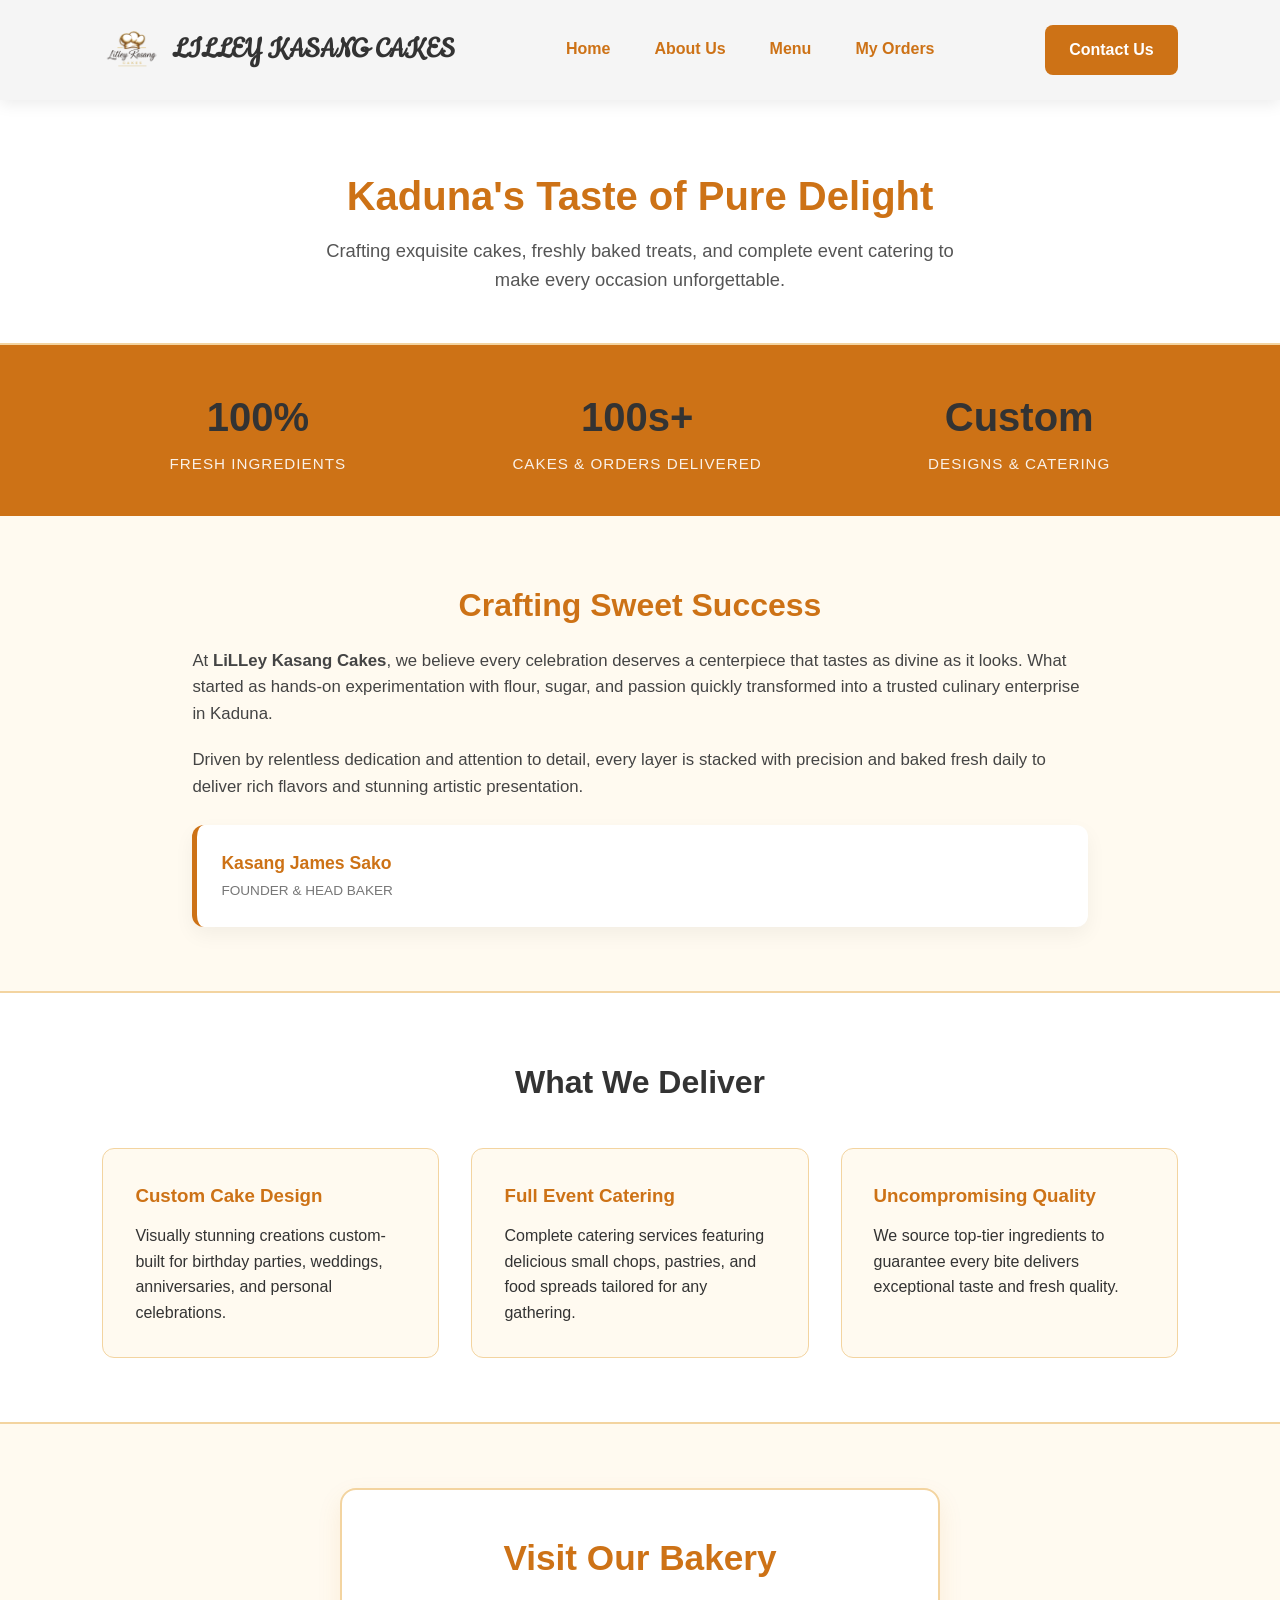
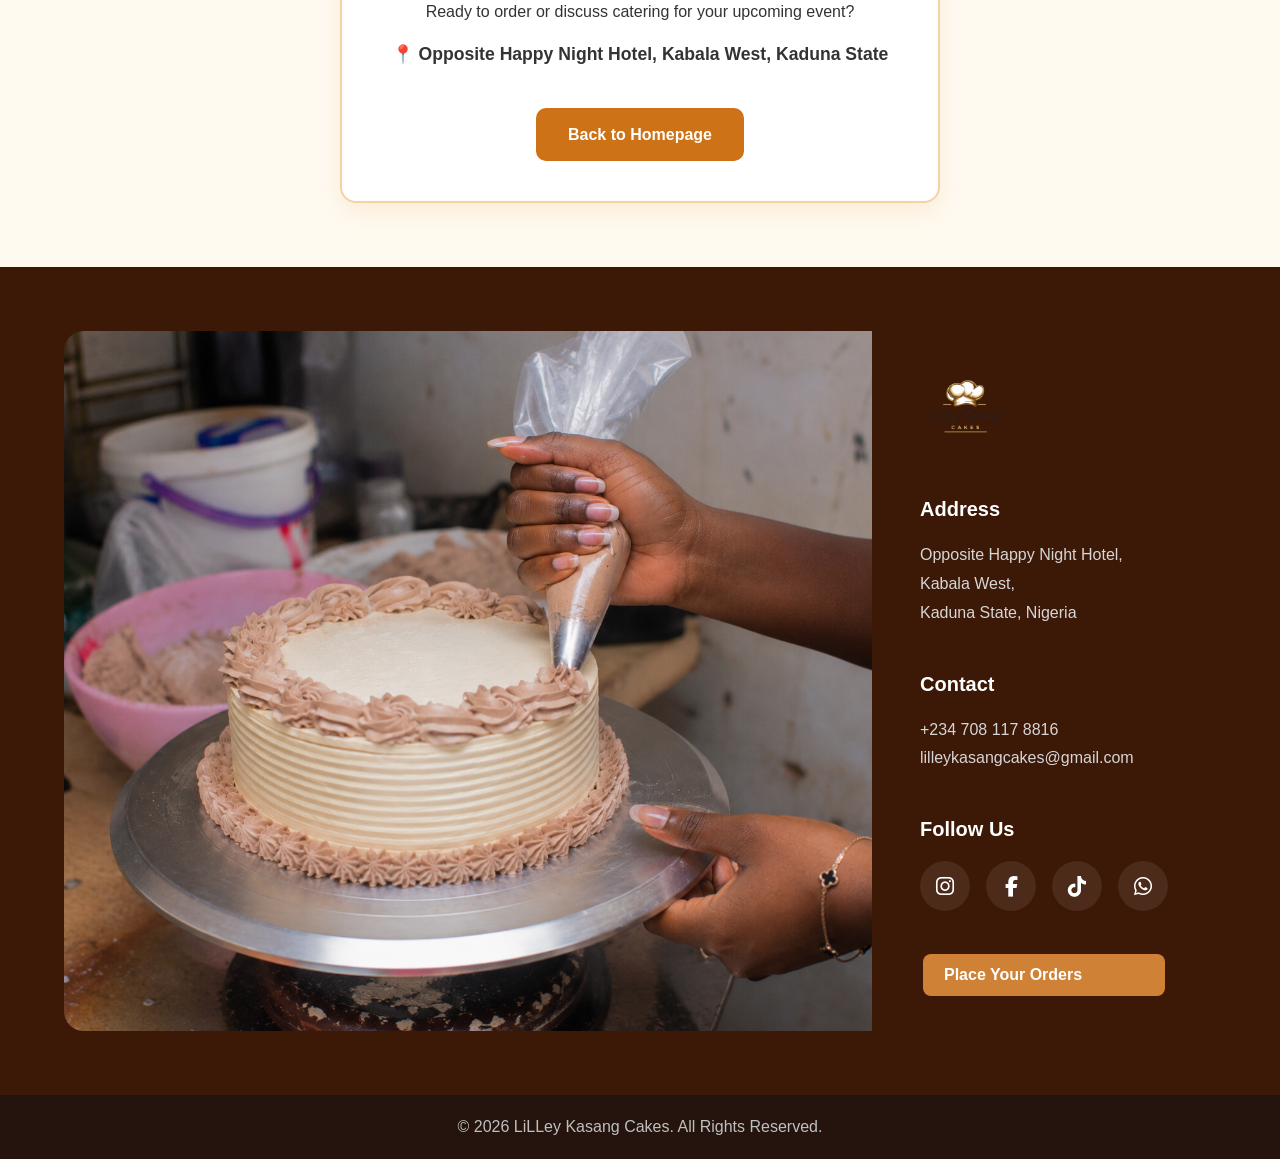
==== about.html @ f6c57e5c "upated menu.html" ====
<!DOCTYPE html>
<html lang="en">

<head>
    <link rel="preconnect" href="https://fonts.googleapis.com">
    <link rel="preconnect" href="https://fonts.gstatic.com" crossorigin>
    <link href="https://fonts.googleapis.com/css2?family=Cookie&display=swap" rel="stylesheet">
    <link rel="stylesheet" href="https://cdnjs.cloudflare.com/ajax/libs/font-awesome/6.7.2/css/all.min.css">
    <link rel="stylesheet" href="./style.css">
    <meta charset="UTF-8" />
    <meta name="viewport" content="width=device-width, initial-scale=1.0" />
    <title>LiLLey Kasang Cakes</title>
</head>

<body>
    <header>
        <nav class="navBar">
            <div class="heading">
                <img class="logo" src="/logo and images/lilley-kasang logo transparent.png"
                    alt="Lilley Kasang Cakes Logo" id="logo">

                <h1>LILLEY KASANG CAKES</h1>
            </div>
            <ul class="navList">
                <li><a href="/index.html" class="nav">Home</a></li>
                <li><a href="/about.html" class="nav">About Us</a></li>
                <li><a href="/menu.html" class="nav">Menu</a></li>
                <li><a href="/notReady.html" class="nav">My Orders</a></li>
            </ul>
            <a href="https://wa.me/2347081178816?text=Hello!%20I%20would%20like%20to%20order%20a%20cake."
                target="_blank" rel="noopener noreferrer" class="headerCta">Contact Us</a>
            <button class="hamBurgerMenu" aria-label="Open Menu">
                ☰
            </button>
        </nav>
    </header>
    <main>
    <!-- HERO -->
    <section class="hero">
        <h1>Kaduna's Taste of Pure Delight</h1>
        <p>Crafting exquisite cakes, freshly baked treats, and complete event catering to make every occasion
            unforgettable.</p>
    </section>

    <!-- STATS COUNTER -->
    <div class="stats-bar">
        <div class="stats-grid">
            <div class="stat-item">
                <h2>100%</h2>
                <p>Fresh Ingredients</p>
            </div>
            <div class="stat-item">
                <h2>100s+</h2>
                <p>Cakes & Orders Delivered</p>
            </div>
            <div class="stat-item">
                <h2>Custom</h2>
                <p>Designs & Catering</p>
            </div>
        </div>
    </div>

    <!-- OUR STORY -->
    <section class="story-section">
        <div class="story-container">
            <div class="story-content">
                <h2>Crafting Sweet Success</h2>
                <p>At <strong>LiLLey Kasang Cakes</strong>, we believe every celebration deserves a centerpiece that
                    tastes as divine as it looks. What started as hands-on experimentation with flour, sugar, and
                    passion quickly transformed into a trusted culinary enterprise in Kaduna.</p>
                <p>Driven by relentless dedication and attention to detail, every layer is stacked with precision and
                    baked fresh daily to deliver rich flavors and stunning artistic presentation.</p>

                <div class="founder-badge">
                    <h4>Kasang James Sako</h4>
                    <span>Founder & Head Baker</span>
                </div>
            </div>
        </div>
    </section>

    <!-- CORE OFFERS -->
    <section class="features-section">
        <h2>What We Deliver</h2>
        <div class="features-grid">
            <div class="feature-card">
                <h3>Custom Cake Design</h3>
                <p>Visually stunning creations custom-built for birthday parties, weddings, anniversaries, and personal
                    celebrations.</p>
            </div>
            <div class="feature-card">
                <h3>Full Event Catering</h3>
                <p>Complete catering services featuring delicious small chops, pastries, and food spreads tailored for
                    any gathering.</p>
            </div>
            <div class="feature-card">
                <h3>Uncompromising Quality</h3>
                <p>We source top-tier ingredients to guarantee every bite delivers exceptional taste and fresh quality.
                </p>
            </div>
        </div>
    </section>

    <!-- LOCATION -->
    <section class="location-section">
        <div class="location-box">
            <h2>Visit Our Bakery</h2>
            <p>Ready to order or discuss catering for your upcoming event?</p>
            <p class="address-text">📍 Opposite Happy Night Hotel, Kabala West, Kaduna State</p>
            <a href="index.html" class="btn-home">Back to Homepage</a>
        </div>
    </section>
</main>
<footer class="footer">
    <div class="footerImage">
        <img src="/logo and images/footer img.png" alt="A cake on a turntable being decorated">
    </div>
    <div class="footerContent">
        <div class="footerLogo">
            <img src="/logo and images/lilley-kasang logo transparent.png" alt="LiLLey Kasang Cakes Logo">
        </div>
        <div class="address">
            <h3>Address</h3>
            <p>Opposite Happy Night Hotel,<br>Kabala West,<br>Kaduna State, Nigeria</p>
        </div>
        <div class="contact">
            <h3>Contact</h3>
            <p>+234 708 117 8816</p>
            <p>lilleykasangcakes@gmail.com</p>
        </div>
        <div class="socials">
            <h3>Follow Us</h3>
            <div class="socialIcons">
                <a href="#"><i class="fa-brands fa-instagram"></i></a>
                <a href="#"><i class="fa-brands fa-facebook-f"></i></a>
                <a href="#"><i class="fa-brands fa-tiktok"></i></a>
                <a href="https://wa.me/2347081178816" target="_blank">
                    <i class="fa-brands fa-whatsapp"></i>
                </a>
            </div>
        </div>
        <a href="https://wa.me/2347081178816" target="_blank" rel="noopener noreferrer" class="menuBtn">Place Your
            Orders</a>
    </div>
</footer>
<div class="copyright">
    <p>&copy; 2026 LiLLey Kasang Cakes. All Rights Reserved.</p>
</div>
<script src="./script.js"></script>
</body>

</html>
---- style.css ----
*,
*::before,
*::after{
    margin:0;
    padding:0;
    box-sizing:border-box;
}

body{
    font-family:'Segoe UI', Tahoma, Geneva, Verdana, sans-serif;
    background-color:#f5f5f5;
    color:#333;
}


.navBar{
    display:flex;
    justify-content: space-between;
    padding:20px 8%;
    align-items: center;
    position: relative;
    top: 0;
    z-index: 1000;
    background-color: #f5f5f5;
    box-shadow:0 4px 15px rgba(0,0,0,.08);
    
}

.navList{
    display:flex;
    list-style:none;
    gap: 1.25em;
}

.hamBurgerMenu{
    display:none;
    border:none;
    background:none;
    font-size: 2rem;
    color: #cd7216;
}

.heading h1{
  font-family: "Cookie", cursive;
  font-weight: 700;
  font-size: 2rem;
}

.heading{
    display: flex;
    align-items: center;
    gap: 10px;
}



.logo{
    width: 60px;
    height: auto ;
    display: block;
}

a{
    text-decoration:none;
    display: block;
}

h2{
    font-family:'Franklin Gothic Medium', 'Arial Narrow', Arial, sans-serif;
    font-size:2.2rem;
    color:#333333;
    text-align:center;
    margin-bottom:1rem;
}

.nav{
    display:block;
    padding:0.5rem 0.75rem;
    color: #cd7216;
    font-weight:600;
    border-bottom: 2px solid transparent;
    transition: color 0.7s ease,
                border-color 0.5s ease;
}
 .nav:hover{
    color: #de2f2f;
    border-bottom: 2px solid #de2f2f;
}


.nav:active{
    color: #de2f2f;
    border-bottom: 2px solid #de2f2f;
}

.headerCta{
    display:inline-block;
    padding:0.75rem 1.5rem;
    background-color:#cd7216;
    color:#fff;
    border-radius:8px;
    font-weight:600;
    cursor:pointer;
    transition:background-color .3s ease;
}

.headerCta:hover{
    background-color: #723903;
    cursor:pointer;
    transition:all .3s ease;
}

#callToAction{
    display: inline-block;
    align-self: flex-end;
    padding:.7rem 1.6rem;
    color: #fff;
    font-weight: bold;
    font-size:1.3rem ;
    border-left:15px solid #fff;
    border-bottom:5px solid #fff;
    border-radius: 9px;
    background-color: transparent;
    transition: all 0.3s ease;
}

#callToAction:hover{
    color: #d49114;
    border-left:15px solid #d39d38;
    border-bottom:5px solid #a5700e;
}


#introText{
    font-size: 4em;
    font-weight: bold;
    margin-bottom: 1rem;
    line-height: 1.2;
    letter-spacing: 3px;
}

.heroText{
    color: #fff;
    font-size: 1.5rem;
    margin-bottom: 1.5rem;
    line-height: 1.7;
    max-width: 350px;
}

.introPage span{
    color: #e3882e;
    font-weight: bold;
}

.introPage{
    display: flex;
    flex-direction: column;
    margin: 10px;
    background-image: linear-gradient(rgba(0, 0, 0, 0.6), rgba(122, 63, 5, 0.4)), 
                    url('/logo and images/hero image.png');
    background-size: cover;
    background-repeat: no-repeat;
    background-position: center;
    min-height: 80vh;
    color: #f5f5f5;
    border-radius: 20px;
    padding: 4rem;
    box-sizing: border-box;
    align-items: flex-start;
    justify-content: center;
}


.whyChooseUs{
    padding:2rem;
    display: flex;
    flex-wrap: wrap;
    justify-content: center;
    gap: 2rem;
    max-width: 1200px;
    margin: 0 auto;
}

.chooseUsCard{
    display:flex;
    flex-direction:column;
    align-items:center;
    flex:1 1 300px;
    min-height:300px;
    border-radius:15px;
    background:#ffffff;
    box-shadow:0 12px 20px rgba(0,0,0,.12);
    text-align:center;
    padding:2rem;
    transition: transform 0.3s ease, box-shadow 0.3s ease;
}

.chooseUsCard:hover{
    transform: translateY(-8px);
    box-shadow: 0 15px 35px rgba(201, 108, 14, 0.15);
}

.whyUs{
    background-color: #fffaf0;
    padding: 4rem 8%;
    text-align: center;
}

.whyUs h3{
    margin:1rem 0;
    font-size:3rem;
    margin-bottom:.8rem;
    color: rgb(1, 20, 1);
}

.icon{
    width: 200px;
    height:auto;
    object-fit:contain;
    margin-bottom:1.1rem;
}

.chooseUsCard h3{
    margin:1rem 0;
    font-size:1.5rem;
margin-bottom:.8rem;
}

.chooseUsCard p{
    font-size:1rem;
    line-height:1.7;
    color:#666666;
    max-width: 260px;
}


.menuSection{display: flex;
    flex-direction: column;
    justify-content: center;
    padding: 1.5rem 10%;
    gap: 2rem;
    margin: auto;
    text-align: center;
    align-items: center;
}

.menuSection h2{
    margin:1rem 0;
    font-size:3rem;
    margin-bottom:.8rem;
    color: rgb(1, 20, 1);
}

.menuList{
    display: flex;
    justify-content: space-around;
    align-items: center;
    flex-wrap: wrap;
    padding:5rem 5%;
    width: 100vw;
    height: auto;
    gap: 1.5rem;
    background-color:#fffaf0;
}

.menuCard{
    display:flex;
    flex-direction:column;
    align-items:center;
    height:450px;
    min-height: 300px;
    border-radius:18px;
    background:#ffffff;
    flex:1 1 300px;
    max-width:310px;
    overflow: hidden;
    cursor: pointer;
    box-shadow:0 12px 20px rgba(0,0,0,.12);
    text-align:center;
    flex-grow: 1;
    padding:1.5rem;
    transition: transform 0.4s ease, box-shadow 0.4s ease;
}

.menuCard h3{
    font-size:1.5rem;
    font-weight:700;
    color:#333333;
    margin:1.2rem 0 0.6rem;
}

.menuCard p{
    font-size:0.95rem;
    line-height:1.4;
    color:#666666;
    flex-grow:1;
}

.menuBtn{
    display:inline-block;
    align-items: center;
    padding:.5rem 1.3rem;
    background-color:#cf8235;
    color:#ffffff;
    border-radius:8px;
    font-weight:600;
    margin: .2rem;
    transition:
        background-color .3s ease,
        transform .3s ease;
}

.menuCard:hover{
    transform: translatey(-8px);
    box-shadow: 0 2px 29px rgba(185, 83, 10, 0.15);
}

.menuBtn:hover{
    background-color:#723903;
    transform:translateY(-2px);
}

.menuCard img{
    width: 100%;
    height: 200px;
    object-fit:cover;
    margin-bottom:1.2rem;
    border-radius: 12px;
}

.menuSection p{
    max-width:650px;
    margin:0 auto 3rem;
    text-align:center;
    color:#666666;
    line-height:1.7;
}

.featureList{
    display: flex;
    flex-wrap: wrap;
    justify-content: center;
    align-items: center;
    text-align: center;
    padding: 1.5rem 8%;
    gap: 1.5rem;
}

.featureList h2{
    margin:1rem 0;
    font-size:3rem;
    margin-bottom:.8rem;
    color: rgb(1, 20, 1);
}

.featureProducts{
    display: flex;
    flex-direction: column;
    flex-wrap: wrap;
    justify-content: space-around;
    align-items: center;
    text-align: center;
    padding: 1.5rem 8%;
    gap: 1.5rem;
}

.ftProducts{
    display:flex;
    flex-direction:column;
    align-items:center;
    min-height:300px;
    border-radius:18px;
    background:#ffffff;
    flex:1 1 300px;
    max-width:310px;
    box-shadow:0 17px 20px rgba(0,0,0,.12);
    text-align:center;
    padding: 1.5rem;
    transition: transform 0.3s ease, box-shadow 0.3s ease;
}

.ftProducts img{
    width: 100%;
    height:200px;
    max-width: 200px;
    object-fit:cover;
    margin-bottom:1.5rem;
    border-radius: 12px;
}

.ftProducts:hover{
    transform: translateY(-8px);
    box-shadow:0 0 20px 7px rgba(207, 111, 14, 0.15);
}

.viewMenuBtn{
    display:block;
    width:fit-content;
    margin:4rem auto 0;
    padding:1rem 2rem;
    background-color:#cd7216;
    color:#ffffff;
    border-radius:10px;
    font-weight:600;
    transition:
        background-color .3s ease,
        transform .3s ease;
}

.viewMenuBtn:hover{
    background-color:#723903;
    transform:translateY(-2px);
}

.about{
    display:flex;
    flex-direction: column;
    justify-content: center;
    text-align: center;
    align-items: center;
    margin: 2rem;
}

.about a{
    display:block;
    padding:0.5rem 0.75rem;
    color: #041141;
    font-weight:600;
    border-bottom: 2px solid transparent;
    transition: color 0.7s ease,
                border-color 0.5s ease;

}

.about a:hover{
    border-bottom: 1.5px solid rgb(13, 13, 155);
    color: rgb(13, 13, 155);
}

footer{
    display: flex;
    background-color:#3c1807;
    color:#ffffff;
    padding:4rem;

}

.footerimg{
    flex: 1;
}

.footerContent{
    flex:1;
    padding:2rem 3rem;
     display:flex;
    flex-direction:column;
}

.footerContent h3{
    font-size:1.25rem;
    font-weight:600;
    margin-bottom:1rem;
    color:#ffffff;
}

.footerContent p{
    color:#d6d6d6;
    line-height:1.8;
    font-size:1rem;
}

.footerLogo img{
    width:90px;
    height:auto;
    display:block;
    margin-bottom:2.5rem;
}

.address,
.contact,
.socials{
    margin-bottom:2.5rem;
}

.footerImage img{
    width:100%;
    height:100%;
    object-fit:cover;
    display:block;
    border-radius:20px 0 0 20px;
}

.footerBtn{
    margin-top:1rem;
}

.socialIcons{
    display:flex;
    gap:1rem;
}

.socialIcons a{
    width:50px;
    height:50px;
    display:flex;
    justify-content:center;
    align-items:center;
    background-color:#ffffff15;
    border-radius:50%;
    color:#ffffff;
    font-size:1.3rem;
    transition:
        background-color .8s ease,
        transform .8s ease,
        color .8s ease;
}
.socialIcons a:hover{
    color:#cd7216;
    transform:translateY(-3px);
}

.copyright{
    background-color:#24140d;
    color:#bfbfbf;
    text-align:center;
    padding:1.2rem;
}

@media (max-width:900px){

    .footer{
        flex-direction:column;
    }

    .footerImage,
    .footerContent{
        width:100%;
    }

    .footerImage img{
        border-radius:20px 20px 0 0;
    }

    .footerContent{
        text-align:center;
        align-items:center;
    }

    .socialIcons{
        justify-content:center;
    }

}

@media (max-width:768px){
    .hamBurgerMenu{display: block;
    }

    .headerCta{
        display:none;
    }

   .navList{
    display: flex;
    flex-direction: column;
    position: absolute;
    font-size: 1em;
    top: 100%;
    right: 4%;
    width: 40%;
    background: #f5f5f5;
    padding: 1rem 0;
    box-shadow: 0 10px 25px rgba(0,0,0,.12);
    opacity: 0;
    visibility: hidden;
    transform: translateY(-70px);
    transition: opacity .7s ease,
                transform .7s ease,
                visibility .7s ease;
}

    .navBar{position: relative;
    }

    .navList.menuOpen{
    visibility: visible;
    opacity: 1;
    transform: translateY(0);
}

.navList.menuOpen .nav{
    display:block;
    width:100%;
    padding:1rem 1.5rem;
    border-bottom:none;
    transition: background-color .7s ease;
}

.navList.menuOpen .nav:hover{
    background:#969090;
}
}

/* menu section */

.menuHero{
    text-align: center;
    padding: 4rem 1rem 2rem;
}

.menuHero h1{
    font-size: 3rem;
    margin-bottom: 1rem;
}

.menuHero p{
    max-width: 600px;
    margin: 0 auto;
}

.menuSearch{
    display: flex;
    justify-content: center;
    padding: 1rem;
}

#searchBox{
    width: 100%;
    max-width: 600px;
    padding: 1rem;
    border: 1px solid #ccc;
    border-radius: 10px;
    font-size: 1rem;
}

.categories{
    display: flex;
    justify-content: center;
    gap: .7rem;
    flex-wrap: wrap;
    padding: 1rem;
}

.category{
    border: none;
    background: #f5f5f5;
    padding: .7rem 1.2rem;
    border-radius: 20px;
    cursor: pointer;
    font-size: 1rem;
}

.activeCategory{
    background: #cd7216;
    color: white;
}

.products{
    display: grid;
    grid-template-columns: repeat(3, 1fr);
    gap: 1.5rem;
    padding: 2rem;
    max-width: 1200px;
    margin: 0 auto;
}

.productCard{
    background: white;
    border-radius: 12px;
    overflow: hidden;
    box-shadow: 0 5px 20px rgba(0,0,0,.08);
    transition: transform .5s ease,
                box-shadow .5s ease;

}

.productCard:hover{
    transform: translateY(-4px);
    box-shadow: 0 8px 25px rgba(0,0,0,.12);
}

.productCard.hidden{
    display: none;
}

.addToCart{
    transition: transform .2s ease,
                background-color .2s ease;
}

.addToCart:hover{
    transform: scale(.98);
    background-color: #de2f2f;
}

.productCard img{
    width: 100%;
    height: 220px;
    max-height: 220px;
    object-fit: cover;
    display: block; transition: transform .5s ease;
}

.productCard:hover img{
    transform: scale(1.03);
}

.productInfo{
    padding: 1.2rem;
}

.productInfo h3{
    margin: 0 0 .5rem;
    font-size: 1.2rem;
}

.productInfo p{
    margin: 0;
    line-height: 1.5;
    font-size: .95rem;
}

.productPrice{
    display: block;
    font-weight: bold;
    margin: 1rem 0;
    font-size: 1.1rem;
}

.addToCart{
    width: 100%;
    padding: .8rem;
    border: none;
    border-radius: 6px;
    background: #cd7216;
    color: white;
    cursor: pointer;
}

@media (max-width: 900px){
    .products{
        grid-template-columns: repeat(2, 1fr);
    }
}

@media (max-width: 600px){
    .products{
        grid-template-columns: 1fr;
    }
}


/* About section */
 /* --- RESET & BASE STYLES --- */
        * {
            margin: 0;
            padding: 0;
            box-sizing: border-box;
        }

        body {
            font-family: 'Segoe UI', Tahoma, Geneva, Verdana, sans-serif;
            background-color: #fffaf0;
            color: #333333;
            line-height: 1.6;
        }

        /* --- HERO SECTION --- */
        .hero {
            background-color: #ffffff;
            padding: 4rem 8% 3rem;
            text-align: center;
            border-bottom: 2px solid #f3d4a0;
        }

        .hero h1 {
            font-size: 2.5rem;
            color: #cd7216;
            margin-bottom: 0.5rem;
        }

        .hero p {
            font-size: 1.15rem;
            color: #555555;
            max-width: 650px;
            margin: 0 auto;
            font-weight: 500;
        }

        /* --- STATS COUNTER BAR --- */
        .stats-bar {
            background-color: #cd7216;
            color: #ffffff;
            padding: 2.5rem 8%;
        }

        .stats-grid {
            display: flex;
            flex-wrap: wrap;
            justify-content: space-around;
            align-items: center;
            max-width: 1100px;
            margin: 0 auto;
            gap: 2rem;
            text-align: center;
        }

        .stat-item h2 {
            font-size: 2.5rem;
            font-weight: 800;
            margin-bottom: 0.2rem;
        }

        .stat-item p {
            font-size: 0.95rem;
            text-transform: uppercase;
            letter-spacing: 1px;
            opacity: 0.9;
        }

        /* --- STORY SECTION --- */
        .story-section {
            padding: 4rem 8%;
            max-width: 1100px;
            margin: 0 auto;
        }

        .story-container {
            display: flex;
            flex-wrap: wrap;
            gap: 3rem;
            align-items: center;
        }

        .story-content {
            flex: 1 1 450px;
        }

        .story-content h2 {
            font-size: 2rem;
            color: #cd7216;
            margin-bottom: 1rem;
        }

        .story-content p {
            margin-bottom: 1.2rem;
            color: #444444;
            font-size: 1.05rem;
        }

        .founder-badge {
            background-color: #ffffff;
            padding: 1.5rem;
            border-radius: 12px;
            border-left: 5px solid #cd7216;
            box-shadow: 0 8px 20px rgba(0, 0, 0, 0.05);
            margin-top: 1.5rem;
        }

        .founder-badge h4 {
            color: #cd7216;
            font-size: 1.1rem;
        }

        .founder-badge span {
            font-size: 0.85rem;
            color: #777;
            text-transform: uppercase;
        }

        /* --- VALUES & SERVICES --- */
        .features-section {
            background-color: #ffffff;
            padding: 4rem 8%;
            border-top: 2px solid #f3d4a0;
            border-bottom: 2px solid #f3d4a0;
        }

        .features-section h2 {
            text-align: center;
            font-size: 2rem;
            color: #333333;
            margin-bottom: 2.5rem;
        }

        .features-grid {
            display: flex;
            flex-wrap: wrap;
            justify-content: center;
            gap: 2rem;
            max-width: 1100px;
            margin: 0 auto;
        }

        .feature-card {
            flex: 1 1 300px;
            background-color: #fffaf0;
            padding: 2rem;
            border-radius: 12px;
            border: 1px solid #f3d4a0;
            transition: transform 0.3s ease;
        }

        .feature-card:hover {
            transform: translateY(-5px);
        }

        .feature-card h3 {
            color: #cd7216;
            margin-bottom: 0.75rem;
        }

        /* --- LOCATION CARD --- */
        .location-section {
            padding: 4rem 8%;
            text-align: center;
        }

        .location-box {
            background-color: #ffffff;
            max-width: 600px;
            margin: 0 auto;
            padding: 2.5rem;
            border-radius: 16px;
            border: 2px solid #f3d4a0;
            box-shadow: 0 10px 25px rgba(205, 114, 22, 0.1);
        }

        .location-box h2 {
            color: #cd7216;
            margin-bottom: 0.75rem;
        }

        .address-text {
            font-size: 1.1rem;
            font-weight: 600;
            color: #333;
            margin: 1rem 0;
        }

        .btn-home {
            display: inline-block;
            margin-top: 1.5rem;
            padding: 0.85rem 2rem;
            background-color: #cd7216;
            color: #ffffff;
            text-decoration: none;
            border-radius: 10px;
            font-weight: 600;
            transition: background-color 0.3s ease;
        }

        .btn-home:hover {
            background-color: #723903;
        }
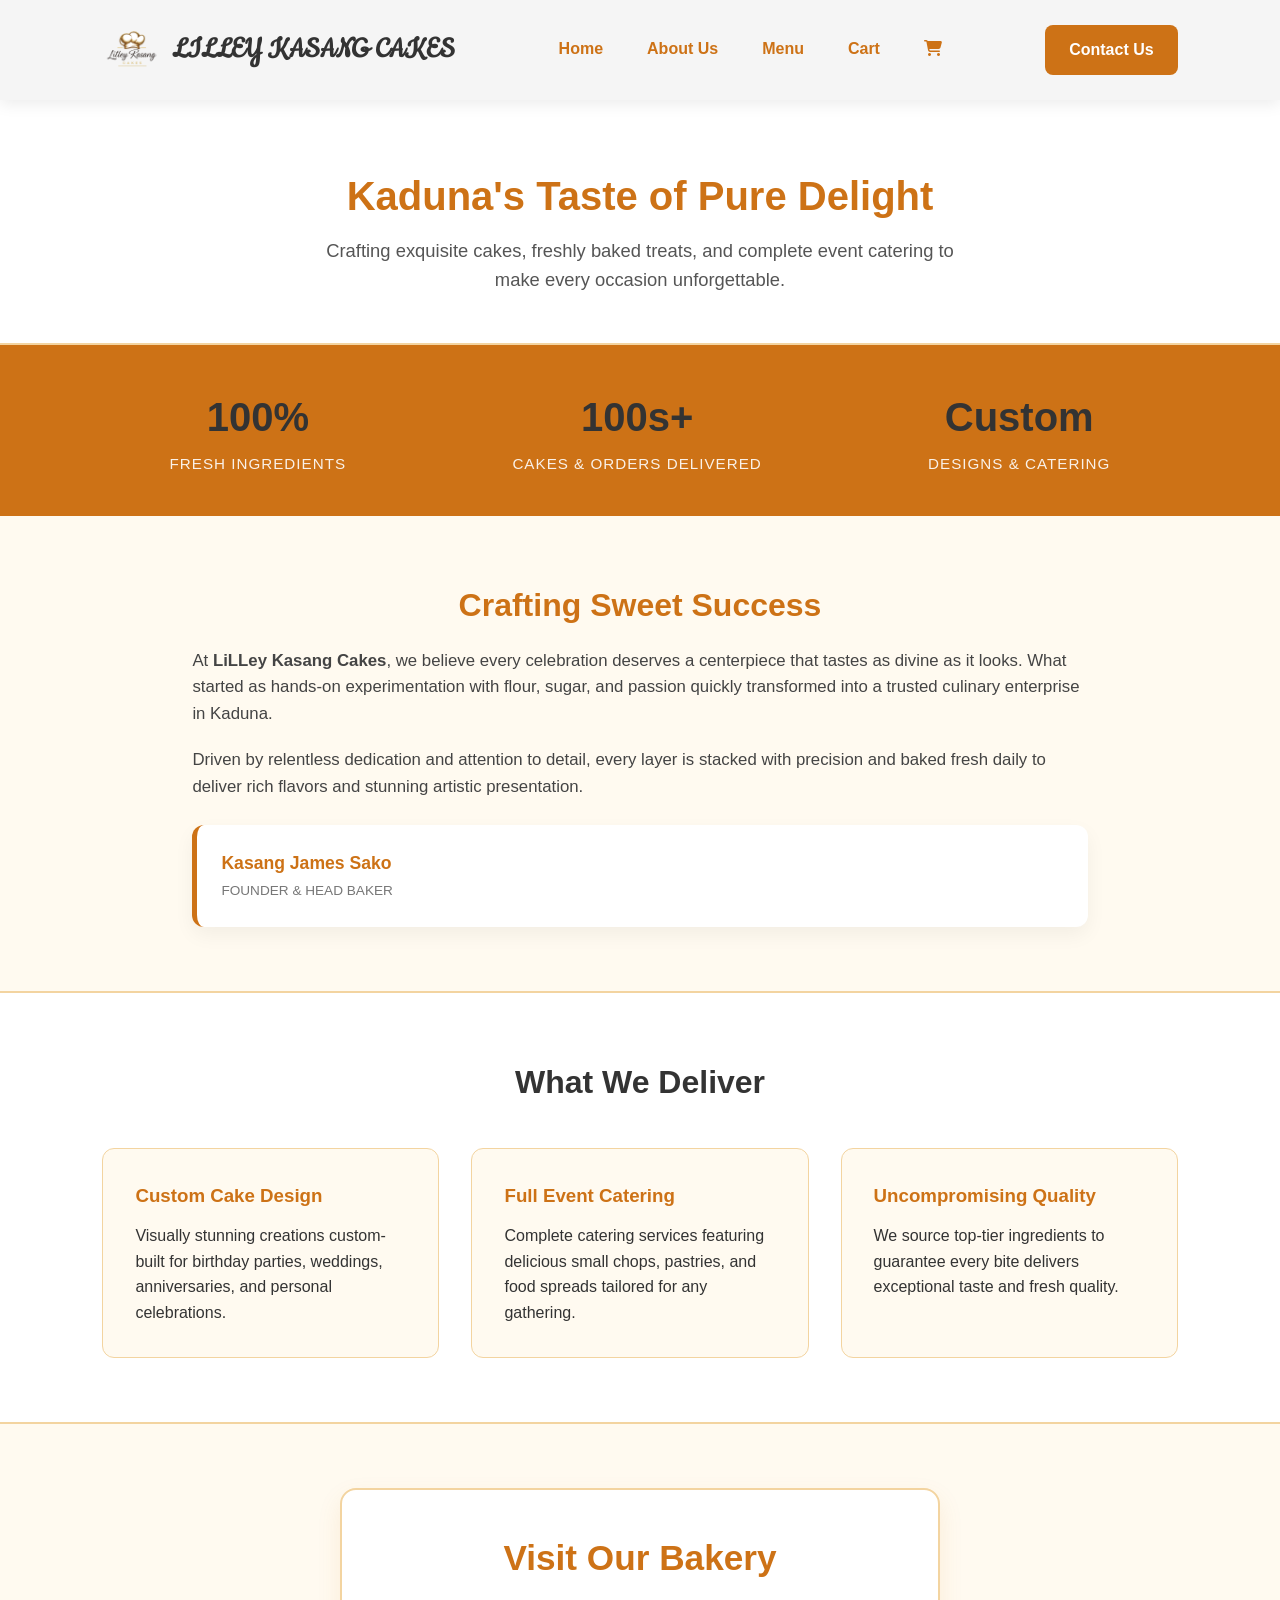
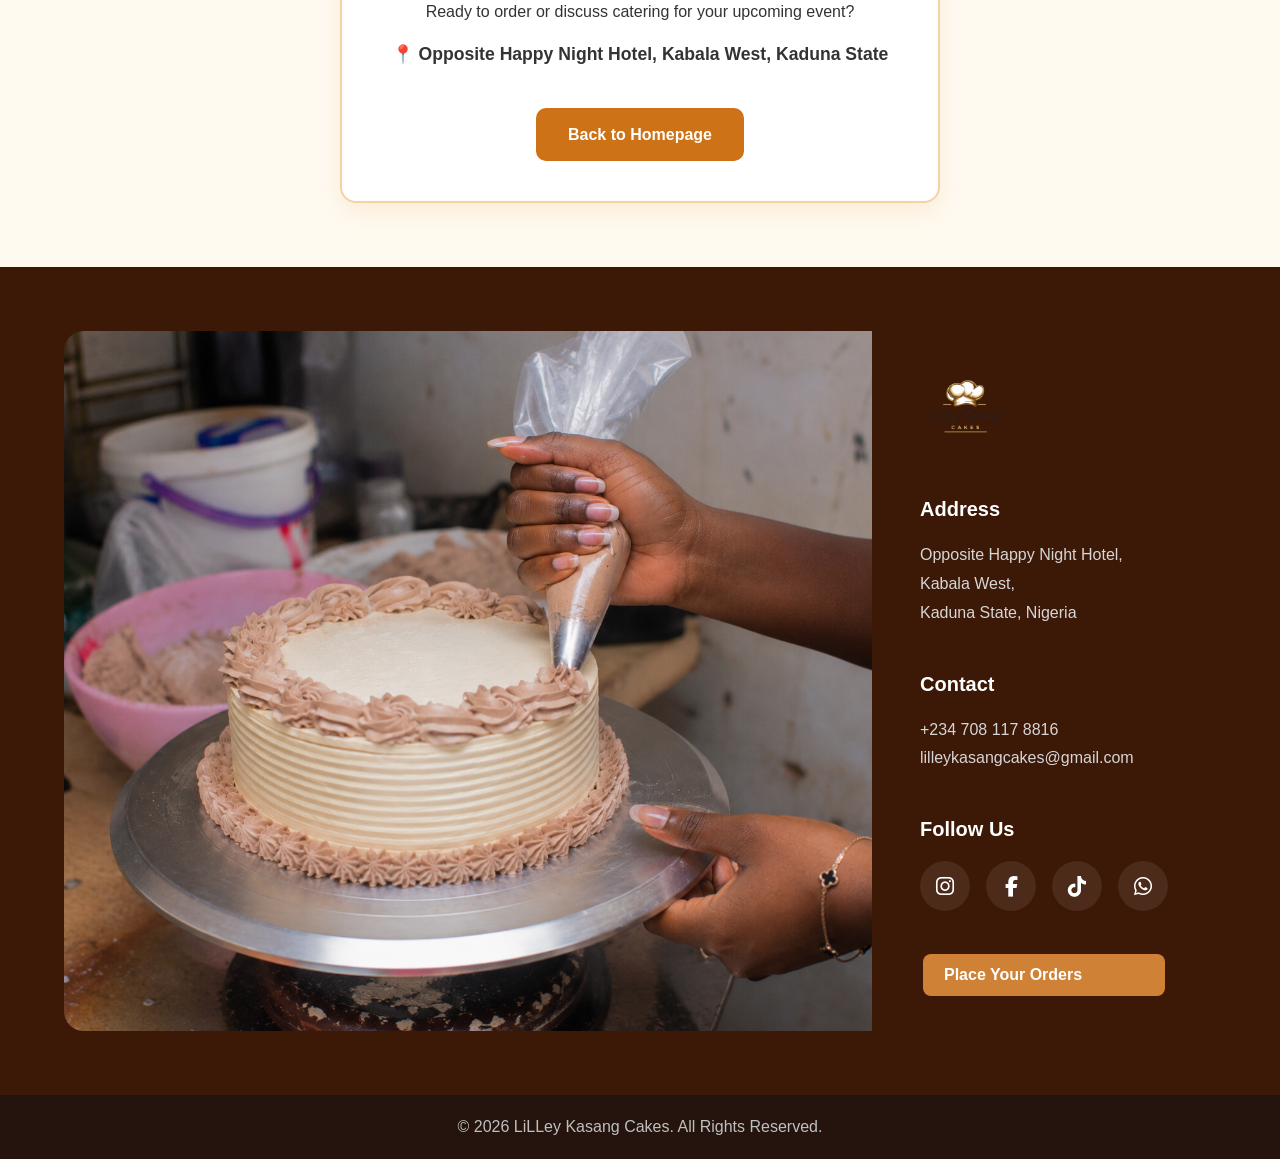
==== commit 06dd7e76: "edied navigation" ====
--- a/about.html
+++ b/about.html
@@ -25,7 +25,8 @@
                 <li><a href="/index.html" class="nav">Home</a></li>
                 <li><a href="/about.html" class="nav">About Us</a></li>
                 <li><a href="/menu.html" class="nav">Menu</a></li>
-                <li><a href="/notReady.html" class="nav">My Orders</a></li>
+                <li><a href="/cart.html" class="nav" id="cart">Cart</a></li>
+                <li><a href="/cart.html" class="nav" id="cartIcon"><i class="fa-solid fa-cart-shopping"></i></a></li>
             </ul>
             <a href="https://wa.me/2347081178816?text=Hello!%20I%20would%20like%20to%20order%20a%20cake."
                 target="_blank" rel="noopener noreferrer" class="headerCta">Contact Us</a>
--- a/style.css
+++ b/style.css
@@ -112,22 +112,19 @@
 
 #callToAction{
     display: inline-block;
+    border:2px solid #fff;
     align-self: flex-end;
     padding:.7rem 1.6rem;
     color: #fff;
     font-weight: bold;
     font-size:1.3rem ;
-    border-left:15px solid #fff;
-    border-bottom:5px solid #fff;
     border-radius: 9px;
-    background-color: transparent;
     transition: all 0.3s ease;
 }
 
 #callToAction:hover{
     color: #d49114;
-    border-left:15px solid #d39d38;
-    border-bottom:5px solid #a5700e;
+    border:2px solid #cd7216;
 }
 
 
@@ -527,6 +524,9 @@
 }
 
 @media (max-width:900px){
+    #cartIcon{
+        display:none;
+    }
 
     .footer{
         flex-direction:column;
@@ -550,6 +550,12 @@
         justify-content:center;
     }
 
+    .heading h1{
+  font-family: "Cookie", cursive;
+  font-weight: 700;
+  font-size: 1.7rem;
+
+}
 }
 
 @media (max-width:768px){
@@ -599,7 +605,26 @@
 .navList.menuOpen .nav:hover{
     background:#969090;
 }
-}
+
+.heading h1{
+  font-family: "Cookie", cursive;
+  font-weight: 700;
+  font-size: 1.5rem;
+
+}}
+
+@media (max-width:400px){
+    .heading h1{
+  font-family: "Cookie", cursive;
+  font-weight: 700;
+  font-size: 1.2rem;
+}
+
+.logo{
+    width: 50px;
+    height: auto ;
+    display: block;
+}}
 
 /* menu section */
 
@@ -662,6 +687,7 @@
     padding: 2rem;
     max-width: 1200px;
     margin: 0 auto;
+    overflow-y:scroll;
 }
 
 .productCard{
@@ -696,7 +722,6 @@
 .productCard img{
     width: 100%;
     height: 220px;
-    max-height: 220px;
     object-fit: cover;
     display: block; transition: transform .5s ease;
 }
@@ -707,6 +732,7 @@
 
 .productInfo{
     padding: 1.2rem;
+    height:230px
 }
 
 .productInfo h3{
@@ -751,205 +777,327 @@
 
 
 /* About section */
- /* --- RESET & BASE STYLES --- */
-        * {
-            margin: 0;
-            padding: 0;
-            box-sizing: border-box;
-        }
-
-        body {
-            font-family: 'Segoe UI', Tahoma, Geneva, Verdana, sans-serif;
-            background-color: #fffaf0;
-            color: #333333;
-            line-height: 1.6;
-        }
-
-        /* --- HERO SECTION --- */
-        .hero {
-            background-color: #ffffff;
-            padding: 4rem 8% 3rem;
-            text-align: center;
-            border-bottom: 2px solid #f3d4a0;
-        }
-
-        .hero h1 {
-            font-size: 2.5rem;
-            color: #cd7216;
-            margin-bottom: 0.5rem;
-        }
-
-        .hero p {
-            font-size: 1.15rem;
-            color: #555555;
-            max-width: 650px;
-            margin: 0 auto;
-            font-weight: 500;
-        }
-
-        /* --- STATS COUNTER BAR --- */
-        .stats-bar {
-            background-color: #cd7216;
-            color: #ffffff;
-            padding: 2.5rem 8%;
-        }
-
-        .stats-grid {
-            display: flex;
-            flex-wrap: wrap;
-            justify-content: space-around;
-            align-items: center;
-            max-width: 1100px;
-            margin: 0 auto;
-            gap: 2rem;
-            text-align: center;
-        }
-
-        .stat-item h2 {
-            font-size: 2.5rem;
-            font-weight: 800;
-            margin-bottom: 0.2rem;
-        }
-
-        .stat-item p {
-            font-size: 0.95rem;
-            text-transform: uppercase;
-            letter-spacing: 1px;
-            opacity: 0.9;
-        }
-
-        /* --- STORY SECTION --- */
-        .story-section {
-            padding: 4rem 8%;
-            max-width: 1100px;
-            margin: 0 auto;
-        }
-
-        .story-container {
-            display: flex;
-            flex-wrap: wrap;
-            gap: 3rem;
-            align-items: center;
-        }
-
-        .story-content {
-            flex: 1 1 450px;
-        }
-
-        .story-content h2 {
-            font-size: 2rem;
-            color: #cd7216;
-            margin-bottom: 1rem;
-        }
-
-        .story-content p {
-            margin-bottom: 1.2rem;
-            color: #444444;
-            font-size: 1.05rem;
-        }
-
-        .founder-badge {
-            background-color: #ffffff;
-            padding: 1.5rem;
-            border-radius: 12px;
-            border-left: 5px solid #cd7216;
-            box-shadow: 0 8px 20px rgba(0, 0, 0, 0.05);
-            margin-top: 1.5rem;
-        }
-
-        .founder-badge h4 {
-            color: #cd7216;
-            font-size: 1.1rem;
-        }
-
-        .founder-badge span {
-            font-size: 0.85rem;
-            color: #777;
-            text-transform: uppercase;
-        }
-
-        /* --- VALUES & SERVICES --- */
-        .features-section {
-            background-color: #ffffff;
-            padding: 4rem 8%;
-            border-top: 2px solid #f3d4a0;
-            border-bottom: 2px solid #f3d4a0;
-        }
-
-        .features-section h2 {
-            text-align: center;
-            font-size: 2rem;
-            color: #333333;
-            margin-bottom: 2.5rem;
-        }
-
-        .features-grid {
-            display: flex;
-            flex-wrap: wrap;
-            justify-content: center;
-            gap: 2rem;
-            max-width: 1100px;
-            margin: 0 auto;
-        }
-
-        .feature-card {
-            flex: 1 1 300px;
-            background-color: #fffaf0;
-            padding: 2rem;
-            border-radius: 12px;
-            border: 1px solid #f3d4a0;
-            transition: transform 0.3s ease;
-        }
-
-        .feature-card:hover {
-            transform: translateY(-5px);
-        }
-
-        .feature-card h3 {
-            color: #cd7216;
-            margin-bottom: 0.75rem;
-        }
-
-        /* --- LOCATION CARD --- */
-        .location-section {
-            padding: 4rem 8%;
-            text-align: center;
-        }
-
-        .location-box {
-            background-color: #ffffff;
-            max-width: 600px;
-            margin: 0 auto;
-            padding: 2.5rem;
-            border-radius: 16px;
-            border: 2px solid #f3d4a0;
-            box-shadow: 0 10px 25px rgba(205, 114, 22, 0.1);
-        }
-
-        .location-box h2 {
-            color: #cd7216;
-            margin-bottom: 0.75rem;
-        }
-
-        .address-text {
-            font-size: 1.1rem;
-            font-weight: 600;
-            color: #333;
-            margin: 1rem 0;
-        }
-
-        .btn-home {
-            display: inline-block;
-            margin-top: 1.5rem;
-            padding: 0.85rem 2rem;
-            background-color: #cd7216;
-            color: #ffffff;
-            text-decoration: none;
-            border-radius: 10px;
-            font-weight: 600;
-            transition: background-color 0.3s ease;
-        }
-
-        .btn-home:hover {
-            background-color: #723903;
-        }+    *,*::before,*::after {
+        margin: 0;
+        padding: 0;
+        box-sizing: border-box;
+    }
+
+    body {
+        font-family: 'Segoe UI', Tahoma, Geneva, Verdana, sans-serif;
+        background-color: #fffaf0;
+        color: #333333;
+        line-height: 1.6;
+    }
+
+    .hero {
+        background-color: #ffffff;
+        padding: 4rem 8% 3rem;
+        text-align: center;
+        border-bottom: 2px solid #f3d4a0;
+    }
+
+    .hero h1 {
+        font-size: 2.5rem;
+        color: #cd7216;
+        margin-bottom: 0.5rem;
+    }
+
+    .hero p {
+        font-size: 1.15rem;
+        color: #555555;
+        max-width: 650px;
+        margin: 0 auto;
+        font-weight: 500;
+    }
+
+    .stats-bar {
+        background-color: #cd7216;
+        color: #ffffff;
+        padding: 2.5rem 8%;
+    }
+
+    .stats-grid {
+        display: flex;
+        flex-wrap: wrap;
+        justify-content: space-around;
+        align-items: center;
+        max-width: 1100px;
+        margin: 0 auto;
+        gap: 2rem;
+        text-align: center;
+    }
+
+    .stat-item h2 {
+        font-size: 2.5rem;
+        font-weight: 800;
+        margin-bottom: 0.2rem;
+    }
+
+    .stat-item p {
+        font-size: 0.95rem;
+        text-transform: uppercase;
+        letter-spacing: 1px;
+        opacity: 0.9;
+    }
+
+    .story-section {
+        padding: 4rem 8%;
+        max-width: 1100px;
+        margin: 0 auto;
+    }
+
+    .story-container {
+        display: flex;
+        flex-wrap: wrap;
+        gap: 3rem;
+        align-items: center;
+    }
+
+    .story-content {
+        flex: 1 1 450px;
+    }
+
+    .story-content h2 {
+        font-size: 2rem;
+        color: #cd7216;
+        margin-bottom: 1rem;
+    }
+
+    .story-content p {
+        margin-bottom: 1.2rem;
+        color: #444444;
+        font-size: 1.05rem;
+    }
+
+    .founder-badge {
+        background-color: #ffffff;
+        padding: 1.5rem;
+        border-radius: 12px;
+        border-left: 5px solid #cd7216;
+        box-shadow: 0 8px 20px rgba(0, 0, 0, 0.05);
+        margin-top: 1.5rem;
+    }
+
+    .founder-badge h4 {
+        color: #cd7216;
+        font-size: 1.1rem;
+    }
+
+    .founder-badge span {
+        font-size: 0.85rem;
+        color: #777;
+        text-transform: uppercase;
+    }
+
+    .features-section {
+        background-color: #ffffff;
+        padding: 4rem 8%;
+        border-top: 2px solid #f3d4a0;
+        border-bottom: 2px solid #f3d4a0;
+    }
+
+    .features-section h2 {
+        text-align: center;
+        font-size: 2rem;
+        color: #333333;
+        margin-bottom: 2.5rem;
+    }
+
+    .features-grid {
+        display: flex;
+        flex-wrap: wrap;
+        justify-content: center;
+        gap: 2rem;
+        max-width: 1100px;
+        margin: 0 auto;
+    }
+
+    .feature-card {
+        flex: 1 1 300px;
+        background-color: #fffaf0;
+        padding: 2rem;
+        border-radius: 12px;
+        border: 1px solid #f3d4a0;
+        transition: transform 0.3s ease;
+    }
+
+    .feature-card:hover {
+        transform: translateY(-5px);
+    }
+
+    .feature-card h3 {
+        color: #cd7216;
+        margin-bottom: 0.75rem;
+    }
+
+    .location-section {
+        padding: 4rem 8%;
+        text-align: center;
+    }
+
+    .location-box {
+        background-color: #ffffff;
+        max-width: 600px;
+        margin: 0 auto;
+        padding: 2.5rem;
+        border-radius: 16px;
+        border: 2px solid #f3d4a0;
+        box-shadow: 0 10px 25px rgba(205, 114, 22, 0.1);
+    }
+
+    .location-box h2 {
+        color: #cd7216;
+        margin-bottom: 0.75rem;
+    }
+
+    .address-text {
+        font-size: 1.1rem;
+        font-weight: 600;
+        color: #333;
+        margin: 1rem 0;
+    }
+
+    .btn-home {
+        display: inline-block;
+        margin-top: 1.5rem;
+        padding: 0.85rem 2rem;
+        background-color: #cd7216;
+        color: #ffffff;
+        text-decoration: none;
+        border-radius: 10px;
+        font-weight: 600;
+        transition: background-color 0.3s ease;
+    }
+
+    .btn-home:hover {
+        background-color: #723903;
+    }
+
+.ordersPage {
+    width: 90%;
+    max-width: 1000px;
+    margin: 0 auto;
+    padding: 3rem 0;
+}
+
+.ordersPage > h2 {
+    margin-bottom: 2rem;
+    font-size: 2rem;
+}
+
+.orderList {
+    margin-bottom: 2rem;
+}
+
+.emptyCart {
+    text-align: center;
+    padding: 4rem 1rem;
+    font-size: 1.2rem;
+    background: #f5f5f5;
+    border-radius: 10px;
+}
+
+@media (max-width: 768px) {
+    .ordersPage {
+    width: 90%;
+    padding: 2rem 0;
+}
+
+.ordersPage > h2 {
+    font-size: 1.6rem;
+}
+}
+
+.quantityControls {
+    display: flex;
+    align-items: center;
+    gap: 0.5rem;
+    margin: 1rem 0;
+}
+
+.quantityControls button {
+    width: 34px;
+    height: 34px;
+    border: 1px solid #cd7216;
+    background: transparent;
+    color: #cd7216;
+    font-size: 1.2rem;
+    cursor: pointer;
+    border-radius: 5px;
+    display: flex;
+    align-items: center;
+    justify-content: center;
+    transition: background 0.2s ease, color 0.2s ease;
+}
+
+.quantityControls span {
+    min-width: 30px;
+    text-align: center;
+    font-weight: 600;
+    font-size: 1rem;
+}
+
+.removeItem {
+    border: none;
+    background: transparent;
+    color: #de2f2f;
+    cursor: pointer;
+    font-size: 0.9rem;
+    padding: 0;
+    transition: opacity 0.2s ease;
+}
+
+.quantityControls button:hover {
+    background: #cd7216;
+    color: #fff;
+}
+
+.removeItem:hover {
+    opacity: 0.7;
+    text-decoration: underline;
+}
+
+.orderItem {
+    display:flex;
+    flex-direction:column;
+    align-items:center;
+    justify-content:space-between
+    align-items: center;
+    gap: 1.5rem;
+    padding: 1.2rem;
+    margin: 1.5rem;
+    background: #f5f5f5;
+    border-radius: 10px;
+}
+
+.orderItem p {
+    margin: 0;
+    font-weight: 600;
+}
+
+.cartTotal {
+    display: flex;
+    justify-content: flex-end;
+    margin-top: 2rem;
+    padding: 1.2rem 0;
+    border-top: 1px solid #ddd;
+}
+
+.cartTotal h3 {
+    margin: 0;
+    font-size: 1.5rem;
+    font-weight: 700;
+}
+
+.cartMain{
+    display:flex;
+    flex-direction:column;
+    align-items:center;
+    justify-content:center;
+    box-shadow: 0 0 20px 15px rgba(0, 0, 0, 0.05);
+    width:80%;
+    max-width:900px;
+    padding:2rem 8%;
+    margin:2rem auto;
+}
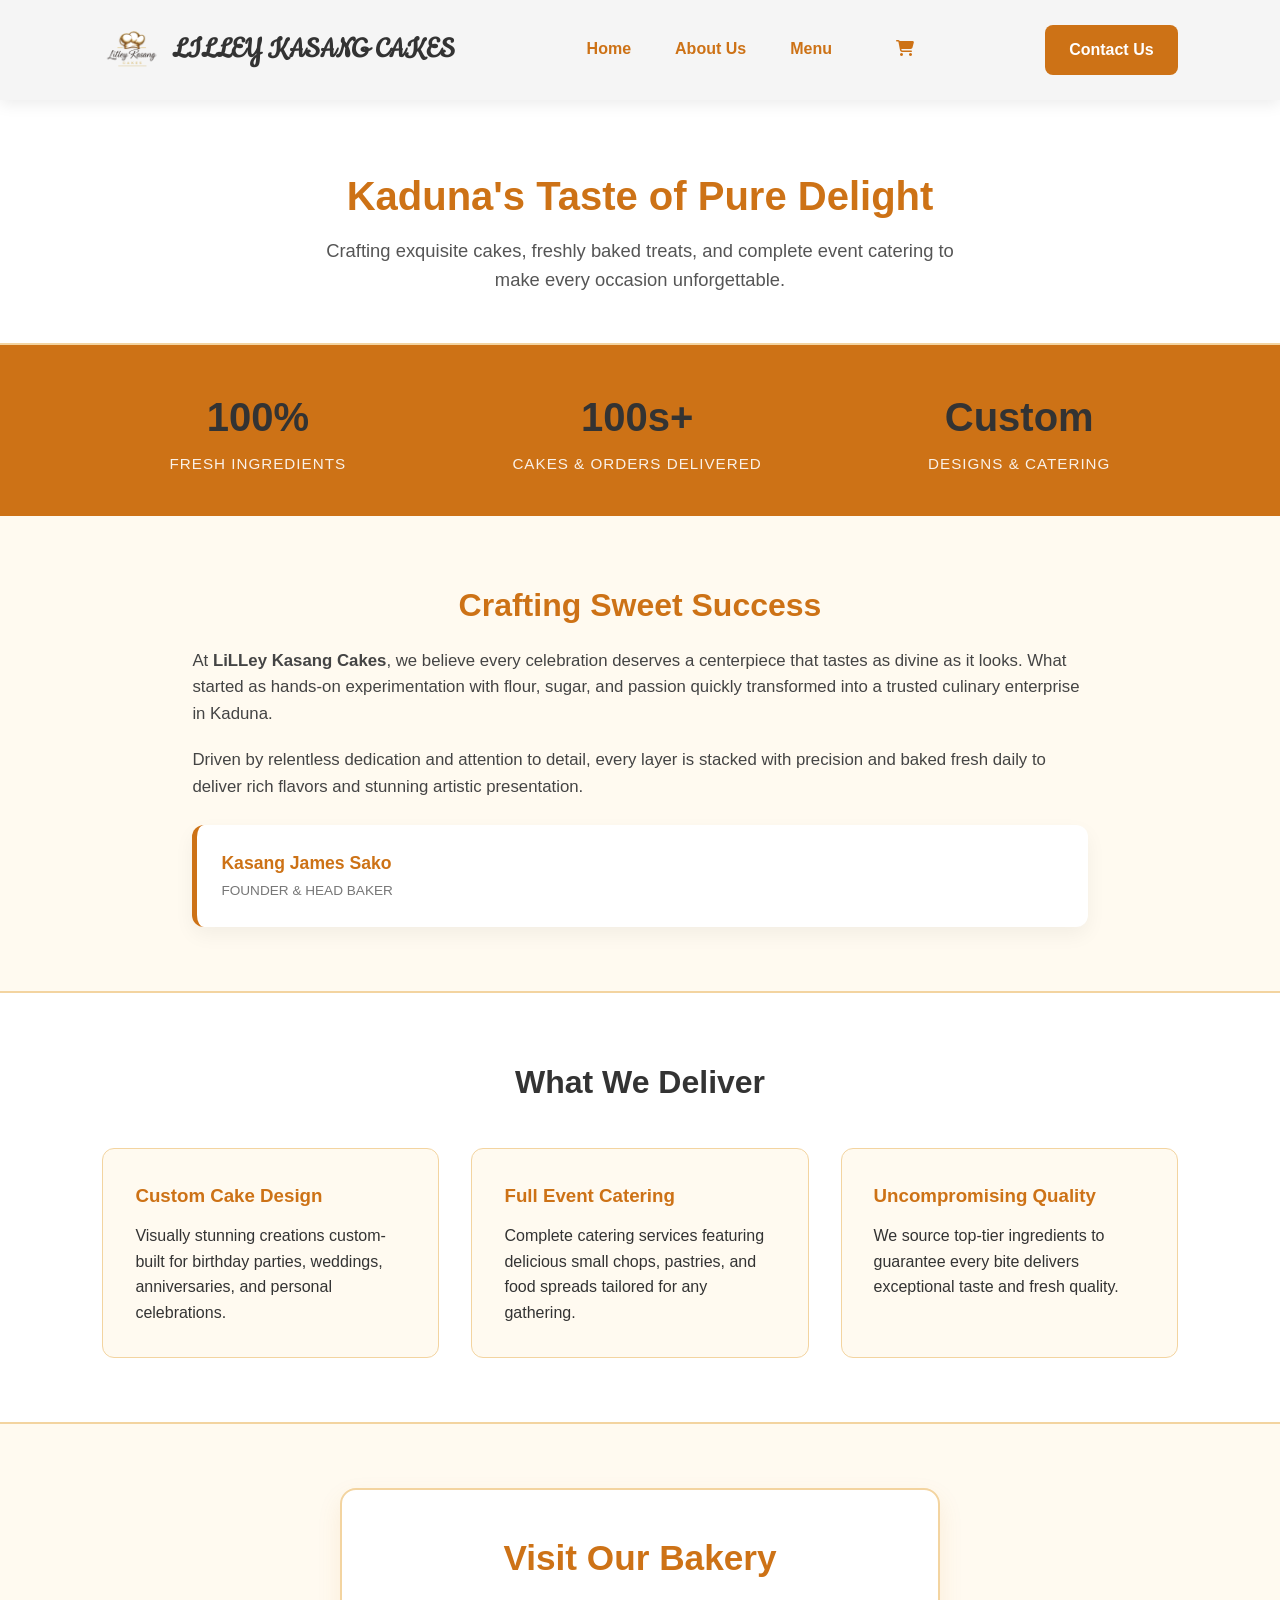
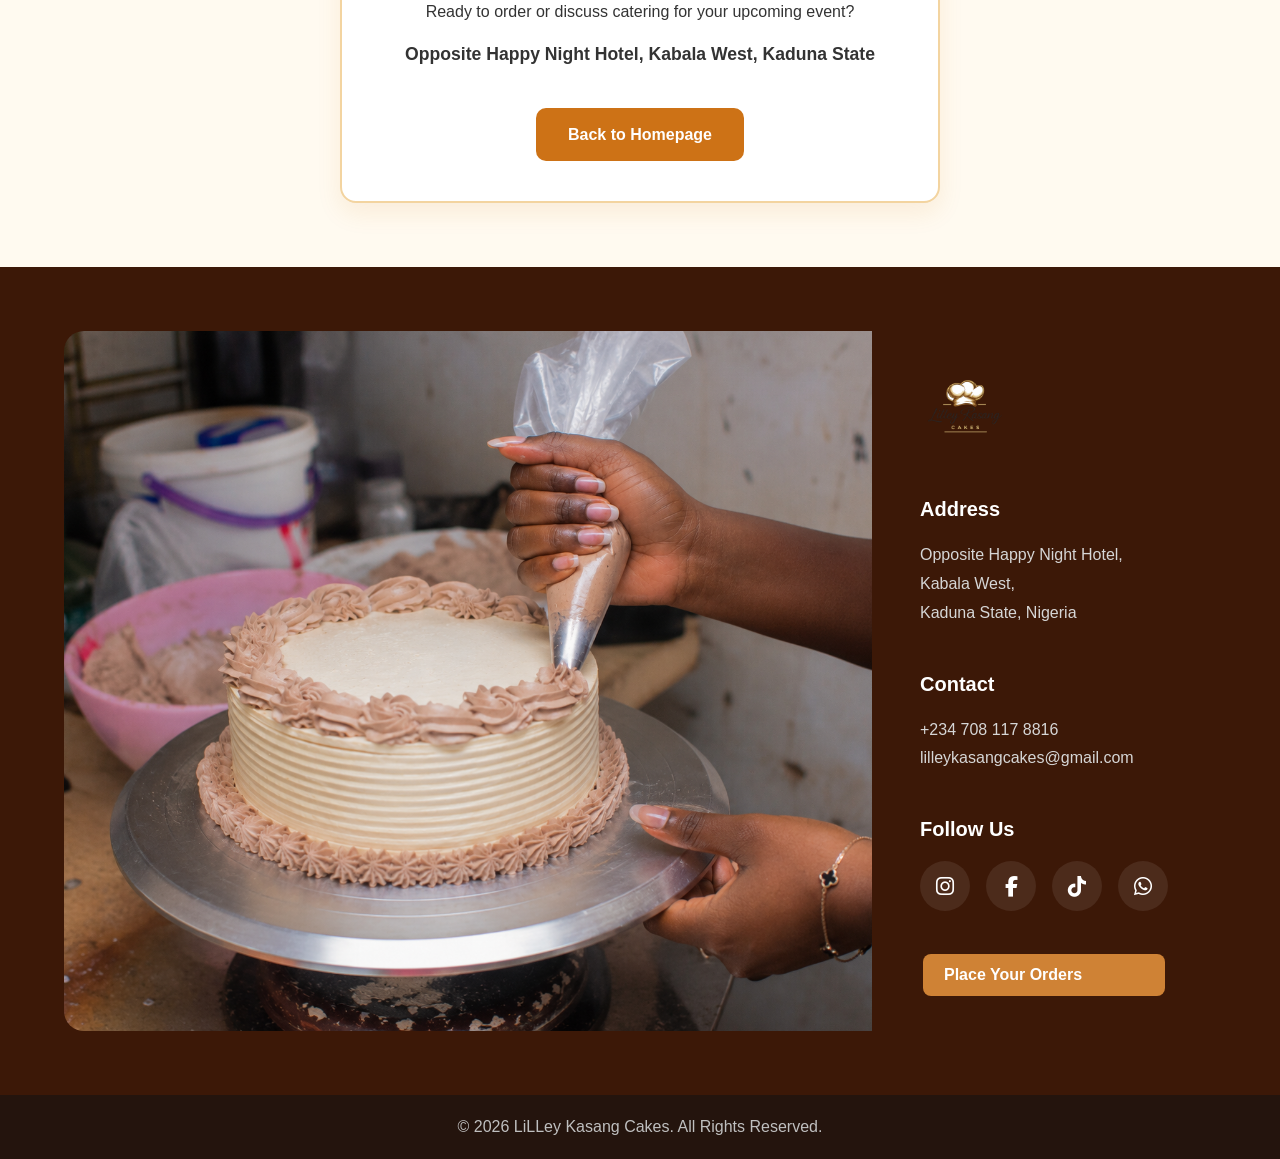
==== commit 87b4253e: "initial commit" ====
--- a/about.html
+++ b/about.html
@@ -107,7 +107,7 @@
         <div class="location-box">
             <h2>Visit Our Bakery</h2>
             <p>Ready to order or discuss catering for your upcoming event?</p>
-            <p class="address-text">📍 Opposite Happy Night Hotel, Kabala West, Kaduna State</p>
+            <p class="address-text"> Opposite Happy Night Hotel, Kabala West, Kaduna State</p>
             <a href="index.html" class="btn-home">Back to Homepage</a>
         </div>
     </section>
--- a/style.css
+++ b/style.css
@@ -108,6 +108,10 @@
     background-color: #723903;
     cursor:pointer;
     transition:all .3s ease;
+}
+
+#cart{
+    display:none;
 }
 
 #callToAction{
@@ -528,6 +532,10 @@
         display:none;
     }
 
+    #cart{
+        display:block;
+    }
+    
     .footer{
         flex-direction:column;
     }
@@ -1062,7 +1070,7 @@
     display:flex;
     flex-direction:column;
     align-items:center;
-    justify-content:space-between
+    justify-content:space-between;
     align-items: center;
     gap: 1.5rem;
     padding: 1.2rem;
@@ -1100,4 +1108,56 @@
     max-width:900px;
     padding:2rem 8%;
     margin:2rem auto;
+}
+
+/* for login and signup page */
+.loginContainer{
+    display:flex;
+    flex-direction:column;
+    align-items:center;
+    justify-content:center;
+    padding:4rem 8%;
+    gap:2rem;
+    border-radius:15px;
+    box-shadow: 0 0 20px 15px rgba(0, 0, 0, 0.05);
+    width:75%;
+    max-width:500px;
+    height:auto;
+    margin: auto;
+    margin-top: 2rem;
+}
+
+.loginForm{
+    display:flex;
+    flex-direction:column;
+    gap:1rem;
+}
+
+input{
+    padding: 0.3rem 0.5rem;
+    border: 1px solid #cd7216;
+    border-radius:7px;
+}
+
+#loginBtn{
+    background-color:#cd7216;
+    color:#fff;
+    padding:0.3rem 0.5rem;
+    border:#723903;
+    border-radius:7px;
+    transform: all 0.7s ease;
+}
+
+#loginBtn:hover{
+    background-color:#723903;
+    cursor:pointer;
+    transform: all 0.5s ease;
+}
+
+.error{
+    color: rgb(227, 2, 2);
+}
+
+.success{
+    color:rgb(9, 207, 9)
 }
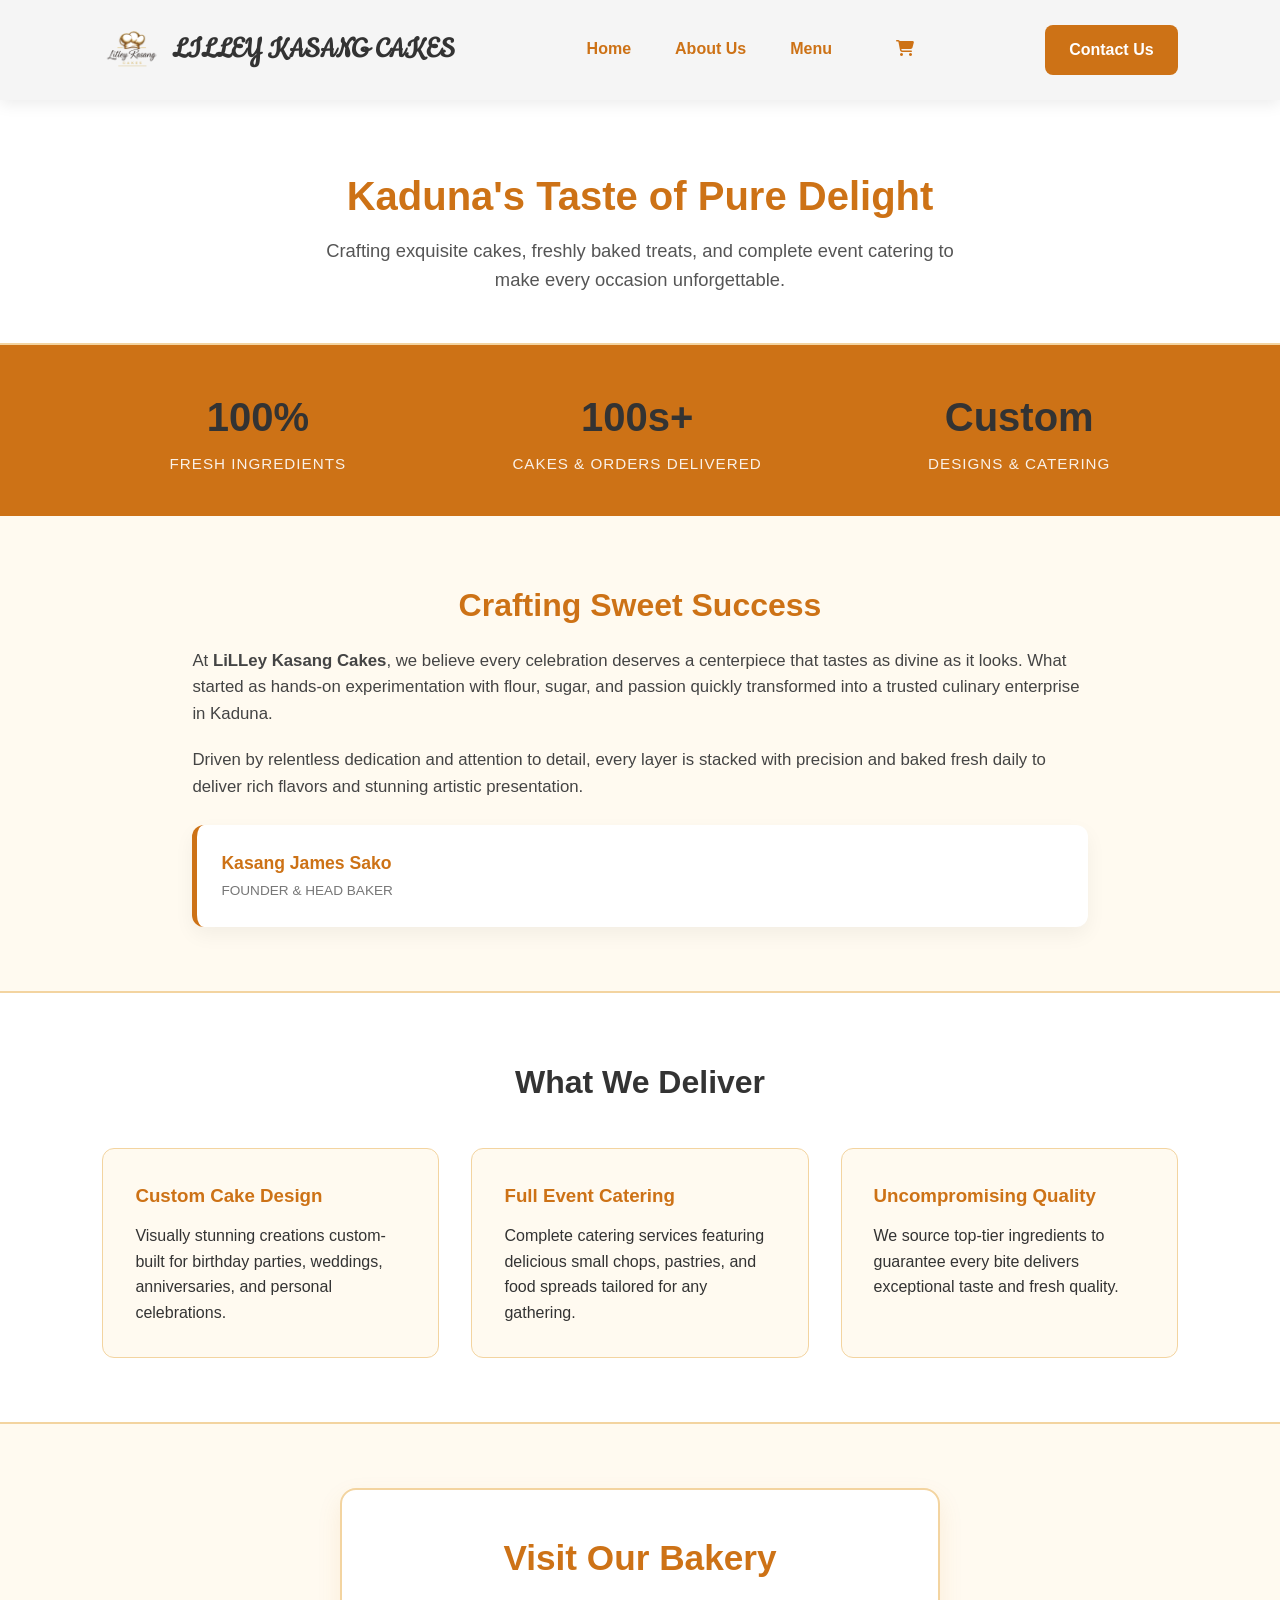
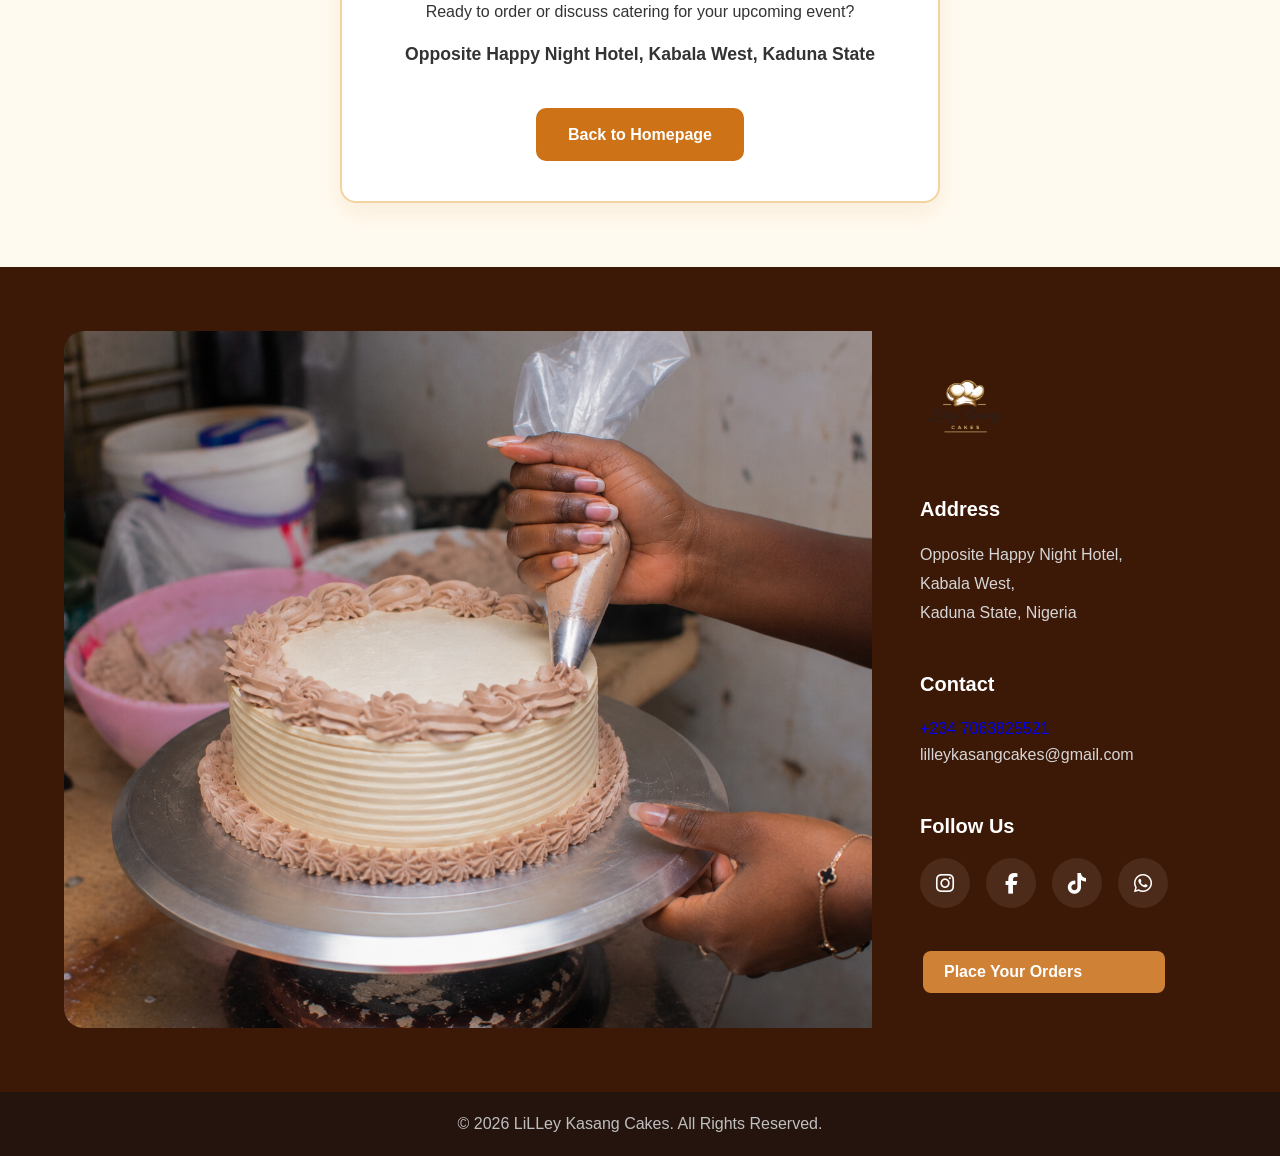
==== commit 402c0c49: "update contact information and enhance user notifications across multiple pages" ====
--- a/about.html
+++ b/about.html
@@ -28,7 +28,7 @@
                 <li><a href="/cart.html" class="nav" id="cart">Cart</a></li>
                 <li><a href="/cart.html" class="nav" id="cartIcon"><i class="fa-solid fa-cart-shopping"></i></a></li>
             </ul>
-            <a href="https://wa.me/2347081178816?text=Hello!%20I%20would%20like%20to%20order%20a%20cake."
+            <a href="https://wa.me/2347063825521?text=Hello!%20I%20would%20like%20to%20order%20some%20cakes."
                 target="_blank" rel="noopener noreferrer" class="headerCta">Contact Us</a>
             <button class="hamBurgerMenu" aria-label="Open Menu">
                 ☰
@@ -114,7 +114,7 @@
 </main>
 <footer class="footer">
     <div class="footerImage">
-        <img src="/logo and images/footer img.png" alt="A cake on a turntable being decorated">
+        <img src="/logo and images/footer img.png" alt="A cake on a turntable being decorated" loading="lazy">
     </div>
     <div class="footerContent">
         <div class="footerLogo">
@@ -126,7 +126,7 @@
         </div>
         <div class="contact">
             <h3>Contact</h3>
-            <p>+234 708 117 8816</p>
+            <a href="tel:+234 7063825521">+234 7063825521</a>
             <p>lilleykasangcakes@gmail.com</p>
         </div>
         <div class="socials">
@@ -135,13 +135,12 @@
                 <a href="#"><i class="fa-brands fa-instagram"></i></a>
                 <a href="#"><i class="fa-brands fa-facebook-f"></i></a>
                 <a href="#"><i class="fa-brands fa-tiktok"></i></a>
-                <a href="https://wa.me/2347081178816" target="_blank">
+                <a href="https://wa.me/2347063825521" target="_blank">
                     <i class="fa-brands fa-whatsapp"></i>
                 </a>
             </div>
         </div>
-        <a href="https://wa.me/2347081178816" target="_blank" rel="noopener noreferrer" class="menuBtn">Place Your
-            Orders</a>
+        <a href="/menu.html" target="_blank" rel="noopener noreferrer" class="menuBtn">Place Your Orders</a>
     </div>
 </footer>
 <div class="copyright">
--- a/style.css
+++ b/style.css
@@ -4,6 +4,10 @@
     margin:0;
     padding:0;
     box-sizing:border-box;
+}
+
+html{
+    scroll-behavior: smooth;
 }
 
 body{
@@ -138,6 +142,7 @@
     margin-bottom: 1rem;
     line-height: 1.2;
     letter-spacing: 3px;
+    font-family:'Anton','Raleway', sans-serif;
 }
 
 .heroText{
@@ -564,7 +569,19 @@
   font-size: 1.7rem;
 
 }
-}
+
+#callToAction{
+    align-self: center;
+    scale: 0.9;
+    flex:1 1 0.9rem;
+    text-align: center;
+}
+
+.introPage p{
+    text-align: center;
+    font-size:1rem;
+
+}}
 
 @media (max-width:768px){
     .hamBurgerMenu{display: block;
@@ -573,6 +590,14 @@
     .headerCta{
         display:none;
     }
+
+.introPage{
+    display:flex;
+    flex-direction: column;
+    justify-content: center;
+    align-items: center;
+    height: 20%;
+}
 
    .navList{
     display: flex;
@@ -634,6 +659,14 @@
     display: block;
 }}
 
+.productCard p{
+    font-size: 0.9rem;
+    line-height: 1.4;
+    flex-grow: 1 1 0.9rem;
+    height:25%;
+    overflow: hidden;
+}
+
 /* menu section */
 
 .menuHero{
@@ -739,7 +772,7 @@
 }
 
 .productInfo{
-    padding: 1.2rem;
+    padding: 1.5rem 1.5rem 0 1.5rem;
     height:230px
 }
 
@@ -770,6 +803,11 @@
     color: white;
     cursor: pointer;
 }
+
+.productInfo.addToCart{
+    bottom:20px;
+}
+
 
 @media (max-width: 900px){
     .products{
@@ -1160,4 +1198,132 @@
 
 .success{
     color:rgb(9, 207, 9)
+}
+
+/* modal overlay */
+
+/* Modal Overlay Background */
+.modalOverlay {
+  position: fixed;
+  top: 0;
+  left: 0;
+  width: 100vw;
+  height: 100vh;
+  background-color: rgba(0, 0, 0, 0.5);
+  display: flex;
+  justify-content: center;
+  align-items: center;
+  z-index: 1000;
+}
+
+.modalOverlay.hidden {
+  display: none;
+}
+
+/* Modal Box */
+.modalContent {
+  background-color: var(--cardBg, #ffffff);
+  width: 90%;
+  max-width: 450px;
+  padding: 1.8rem;
+  border-radius: 16px;
+  box-shadow: 0 10px 30px rgba(0, 0, 0, 0.3);
+  text-align: left;
+}
+
+.modalContent h2 {
+  color: var(--textDark, #3e2723);
+  font-size: 1.5rem;
+  margin-bottom: 0.3rem;
+}
+
+.modalSubtitle {
+  color: var(--textMuted, #795548);
+  font-size: 0.85rem;
+  margin-bottom: 1rem;
+}
+
+/* Modal Items List */
+.modalOrderList {
+  max-height: 200px;
+  overflow-y: auto;
+  border-top: 1px solid var(--borderColor, #ffe0b2);
+  border-bottom: 1px solid var(--borderColor, #ffe0b2);
+  padding: 0.8rem 0;
+  margin-bottom: 1rem;
+}
+
+.modalItem {
+  display: flex;
+  justify-content: space-between;
+  font-size: 0.9rem;
+  margin-bottom: 0.5rem;
+  color: var(--textDark, #3e2723);
+}
+
+.modalOrderTotal {
+  font-weight: bold;
+  font-size: 1.1rem;
+  color: var(--primaryColor, #e65100);
+  text-align: right;
+  margin-bottom: 1.2rem;
+}
+
+/* Buttons in Modal */
+.modalActions {
+  display: flex;
+  gap: 0.8rem;
+}
+
+.secondaryBtn {
+  flex: 1;
+  padding: 0.85rem;
+  background-color: #e0e0e0;
+  color: #333333;
+  border: none;
+  border-radius: 8px;
+  font-size: 0.9rem;
+  font-weight: bold;
+  cursor: pointer;
+  transition: background-color 0.2s ease;
+}
+
+.secondaryBtn:hover {
+  background-color: #cccccc;
+}
+
+.whatsappBtn {
+  flex: 1;
+  padding: 0.85rem;
+  background-color: #25d366;
+  color: #ffffff;
+  border: none;
+  border-radius: 8px;
+  font-size: 0.9rem;
+  font-weight: bold;
+  cursor: pointer;
+  transition: background-color 0.2s ease;
+}
+
+.whatsappBtn:hover {
+  background-color: #128c7e;
+}
+
+#cartNotification {
+    position: fixed;
+    top: 30px;
+    z-index: 1001;
+    background: rgb(17, 194, 97);
+    color: white;
+    padding: 15px 20px;
+    width: 250px;
+    border-radius: 8px;
+    opacity: 0;
+    pointer-events: none;
+    text-align: center;
+    transition: opacity 0.3s ease;
+}
+
+#cartNotification.show {
+    opacity: 1;
 }
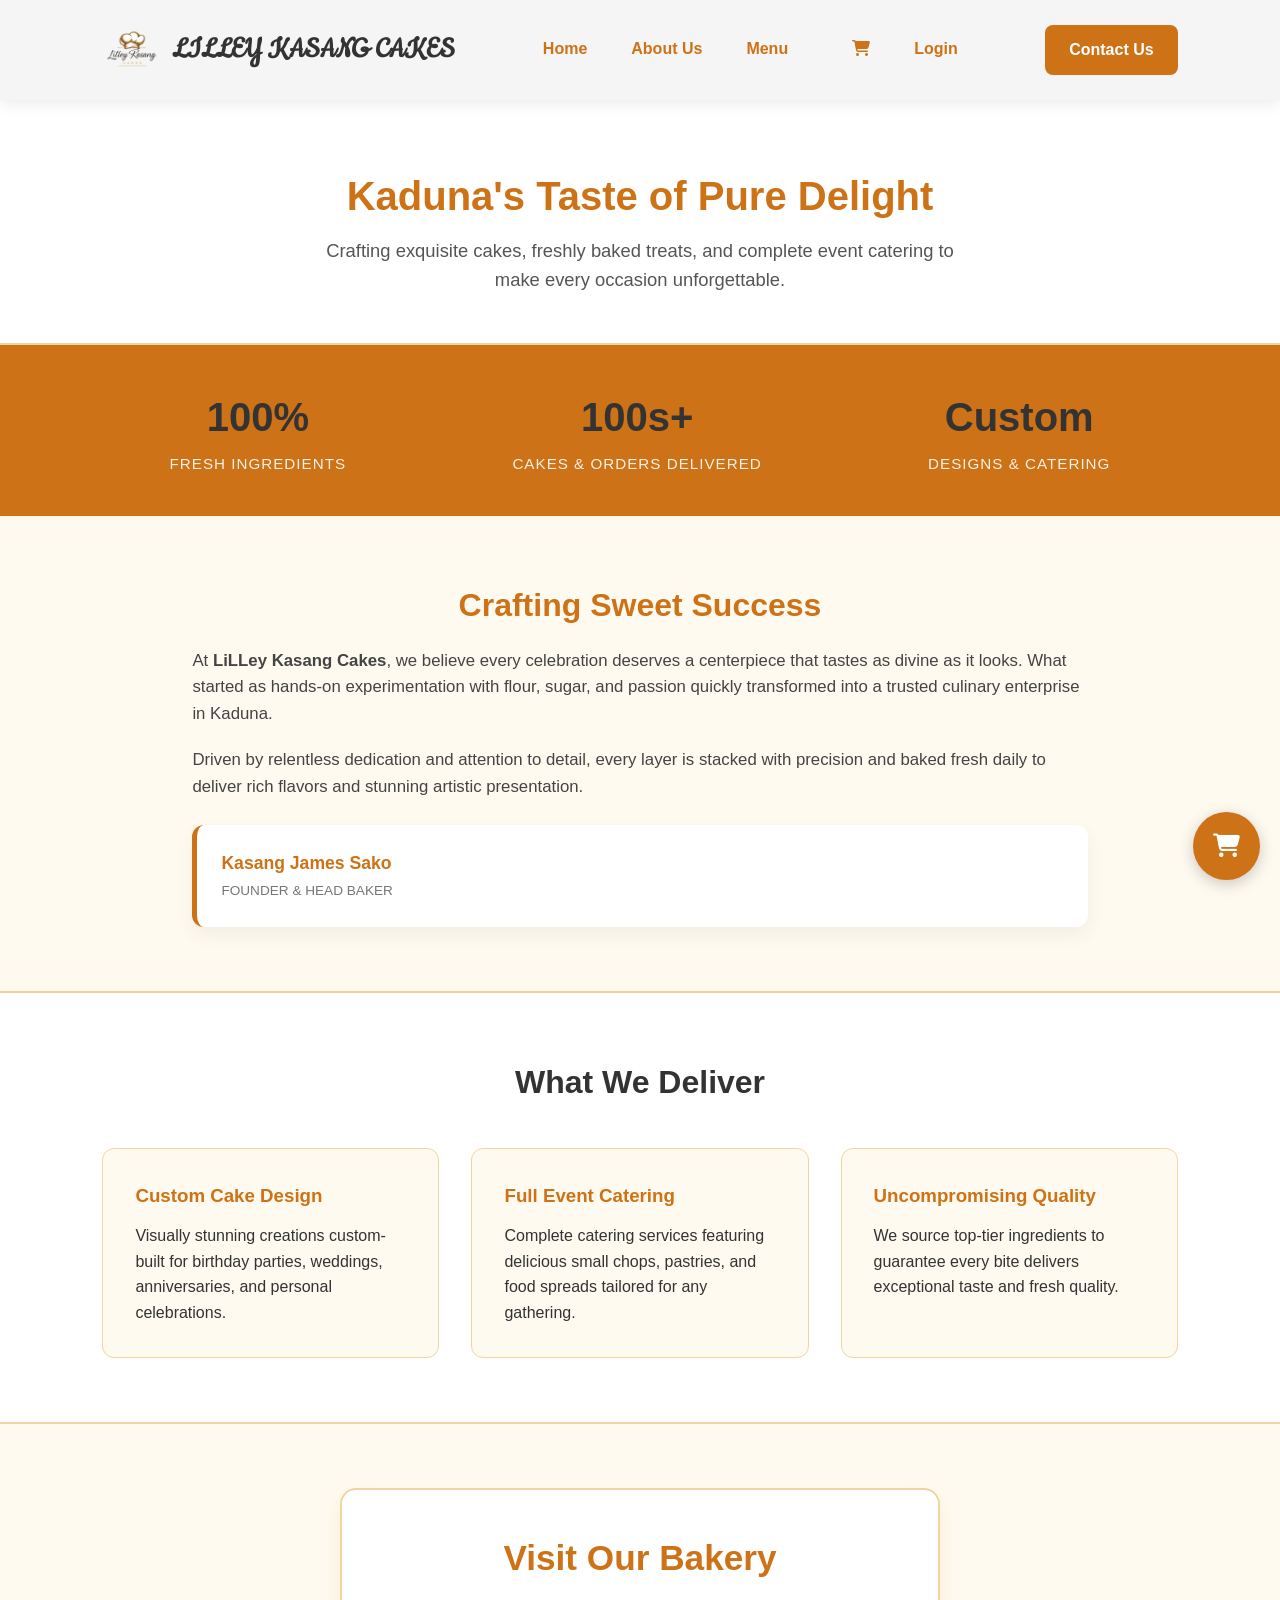
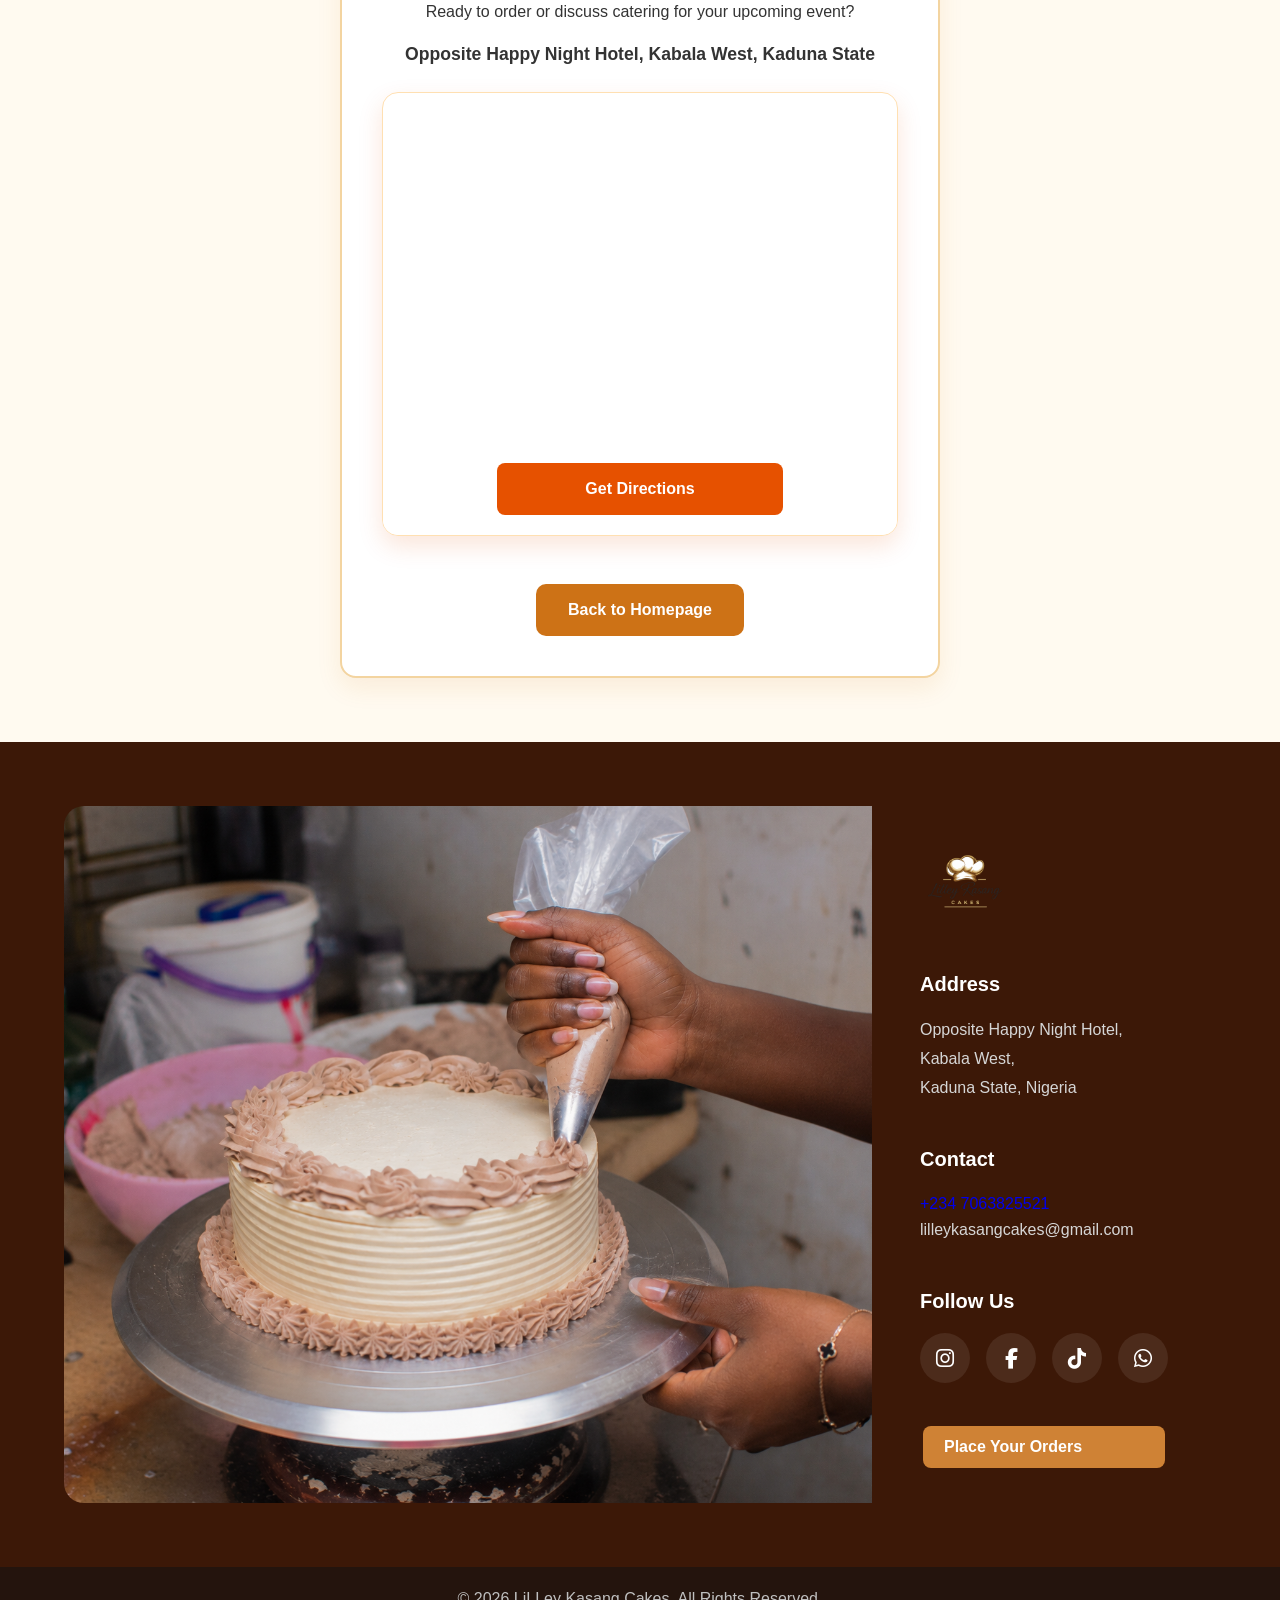
==== commit 7d59b2a4: "added map" ====
--- a/about.html
+++ b/about.html
@@ -16,9 +16,9 @@
     <header>
         <nav class="navBar">
             <div class="heading">
-                <img class="logo" src="/logo and images/lilley-kasang logo transparent.png"
-                    alt="Lilley Kasang Cakes Logo" id="logo">
-
+                <img class="logo" src="/logo and images/lilley-kasang logo transparent.png" alt="Lilley Kasang Cakes Logo"
+                    id="logo">
+    
                 <h1>LILLEY KASANG CAKES</h1>
             </div>
             <ul class="navList">
@@ -27,6 +27,7 @@
                 <li><a href="/menu.html" class="nav">Menu</a></li>
                 <li><a href="/cart.html" class="nav" id="cart">Cart</a></li>
                 <li><a href="/cart.html" class="nav" id="cartIcon"><i class="fa-solid fa-cart-shopping"></i></a></li>
+                <li><a href="/login.html" class="nav" id="logInpg">Login</a></li>
             </ul>
             <a href="https://wa.me/2347063825521?text=Hello!%20I%20would%20like%20to%20order%20some%20cakes."
                 target="_blank" rel="noopener noreferrer" class="headerCta">Contact Us</a>
@@ -108,9 +109,22 @@
             <h2>Visit Our Bakery</h2>
             <p>Ready to order or discuss catering for your upcoming event?</p>
             <p class="address-text"> Opposite Happy Night Hotel, Kabala West, Kaduna State</p>
+            <div class="mapWrapper">
+            <iframe
+                src="https://www.google.com/maps/embed?pb=!1m14!1m12!1m3!1d290.0060648819344!2d7.390687386531516!3d10.503477077448126!2m3!1f0!2f0!3f0!3m2!1i1024!2i768!4f13.1!5e1!3m2!1sen!2sng!4v1789913474226!5m2!1sen!2sng"
+                width="600" height="450" style="border:0;" allowfullscreen="" loading="lazy"
+                referrerpolicy="strict-origin-when-cross-origin"></iframe>
+                <div class="mapActions">
+                    <a href="https://www.google.com/maps/dir/?api=1&destination=10.503412,7.390709" target="_blank"
+                        rel="noopener noreferrer" class="directionsBtn">
+                         Get Directions
+                    </a>
+                </div>
+            </div>
             <a href="index.html" class="btn-home">Back to Homepage</a>
         </div>
     </section>
+    <a href="/cart.html" class="fixCart" id="cartFixIcon"><i class="fa-solid fa-cart-shopping"></i></a>
 </main>
 <footer class="footer">
     <div class="footerImage">
--- a/style.css
+++ b/style.css
@@ -1326,4 +1326,75 @@
 
 #cartNotification.show {
     opacity: 1;
+}
+
+.signupForm{
+    display: flex;
+    flex-direction: column;
+    gap: 1rem;
+}
+
+.fixCart{
+    position: fixed;
+    bottom: 20px;
+    right: 20px;
+    background-color: #cd7216;
+    color: #fff;
+    padding: 15px 20px;
+    border-radius: 50%;
+    font-size: 1.5rem;
+    box-shadow: 0 4px 15px rgba(0,0,0,.2);
+    transition: background-color .3s ease, transform .3s ease;
+}
+
+.fixCart:hover{
+    background-color: #723903;
+    transform: translateY(-3px);
+}
+
+/* Map Container & Actions Wrapper */
+.mapWrapper {
+  width: 100%;
+  max-width: 600px;
+  margin: 1.5rem auto;
+  background-color: var(--cardBg, #ffffff);
+  border-radius: 16px;
+  overflow: hidden;
+  box-shadow: 0 10px 25px rgba(230, 81, 0, 0.15);
+  border: 1px solid var(--borderColor, #ffe0b2);
+}
+
+.mapWrapper iframe {
+  width: 100%;
+  height: 350px;
+  display: block;
+}
+
+/* Button Container under Map */
+.mapActions {
+  padding: 1.2rem;
+  text-align: center;
+  background-color: var(--cardBg, #ffffff);
+}
+
+.directionsBtn {
+  display: inline-block;
+  width: 60%;
+  padding: 0.85rem 1.2rem;
+  background-color: #e65100;
+  color: #ffffff;
+  text-decoration: none;
+  font-size: 1rem;
+  font-weight: bold;
+  border-radius: 8px;
+  box-sizing: border-box;
+  transition: background-color 0.2s ease, transform 0.1s ease;
+}
+
+.directionsBtn:hover {
+  background-color: var(--accentHover, #ff9800);
+}
+
+.directionsBtn:active {
+  transform: scale(0.98);
 }
